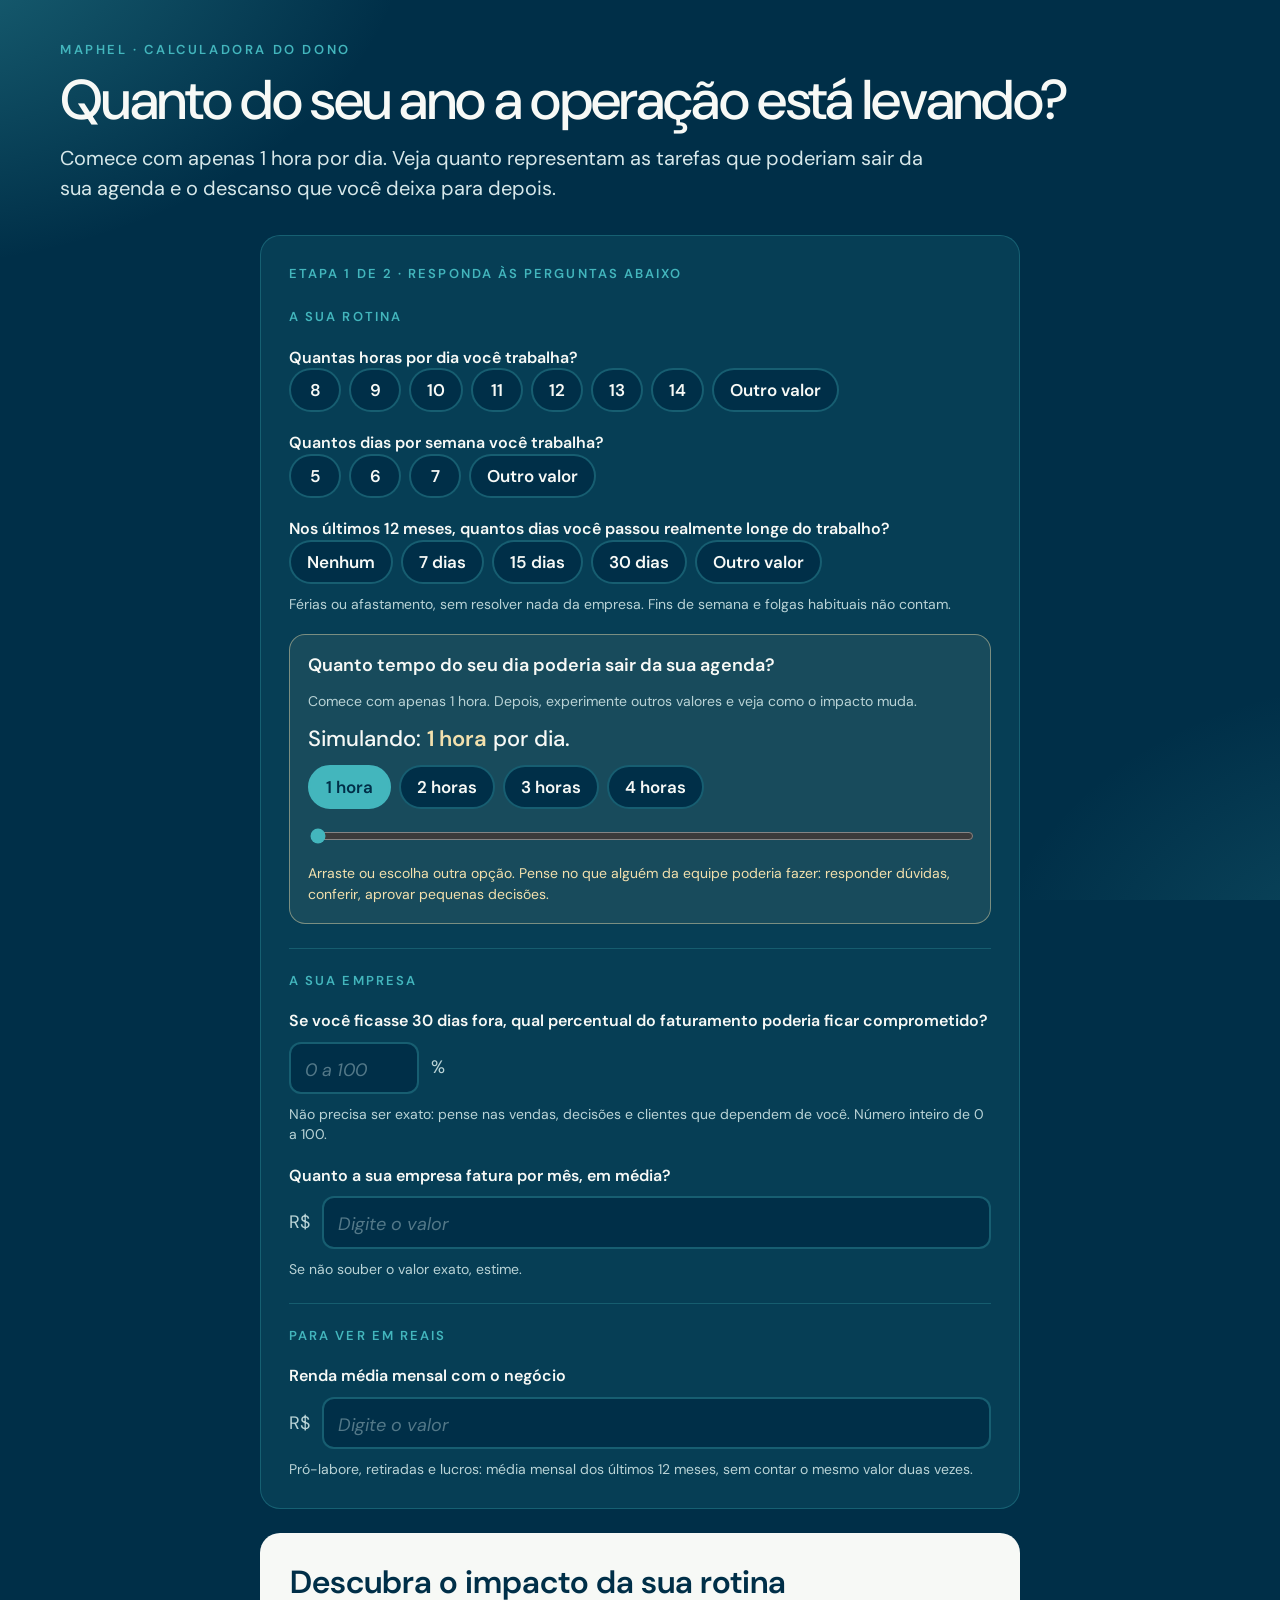
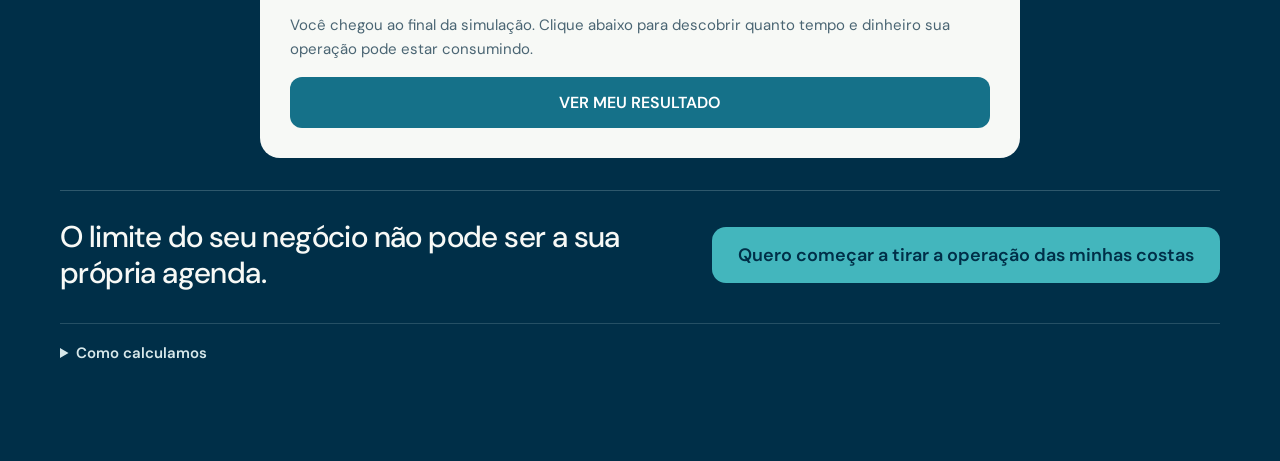
==== calculadora-do-dono/index.html @ 191964f0 "fix: liberar resultado após envio Netlify Forms sem depender do Sheets" ====
<!DOCTYPE html>
<html lang="pt-BR">
<head>
<meta charset="utf-8">
<meta name="viewport" content="width=device-width, initial-scale=1, viewport-fit=cover">
<title>Calculadora do Dono · MAPHEL</title>
<meta name="description" content="Uma conta com os seus números: quantos dias do seu ano vão para tarefas que poderiam sair da sua agenda e para o descanso que você não tirou, quanto isso vale e o quanto a empresa depende de você.">
<link rel="preconnect" href="https://fonts.googleapis.com">
<link rel="stylesheet" href="https://fonts.googleapis.com/css2?family=DM+Sans:opsz,wght@9..40,300..700&display=swap">
<style>
/* Calculadora avulsa (Agenda do Dono), v19 FINAL. Revisão C-level: agenda arredondada sozinha, total = agenda +
   descanso também nos detalhes e na tabela, linguagem neutra ("longe do trabalho"), valor e empresa em largura total. v18: "Seu tempo por ano" mostra só o impacto: total = quadro da agenda
   + quadro do descanso, comparado às férias de 30 dias. v17: "Seu tempo por ano" como equação visual (tarefas + descanso = total)
   em quadro único abaixo de agenda e descanso. v16: Quadro "Seu tempo por ano" em tabela (horas e dias que somam),
   novo subtítulo. v15: Base v13 com revisão C-level: comparação com férias CLT em
   horas (30 dias corridos = 171 h numa semana de 40 h), soma de dias no quadro da agenda e concordância revisada.
   v13: Descanso em dia com texto direto; tempo total comparado a um mês
   de férias de 30 dias. Base v12: Agenda em dias de trabalho e tempo total como soma explícita
   de tarefas + descanso não tirado. Base v11: Cartão de dias de trabalho, descanso comparado ao funcionário CLT,
   tempo total junto do valor e saída por equipe, IA e processos. Base v10: Simulação em destaque, percentual obrigatório para a empresa,
   tradução do tempo e bloco do que a conta não mede. Base v9: Quatro resultados em destaque; o resto vai para "Entenda os números".
   Base v8: Medidas separadas e com unidade própria: horas delegáveis por ano,
   dias de descanso abaixo da referência, horas semanais acima de 40 e faturamento exposto. Nada é somado
   entre unidades diferentes. IDV MAPHEL, sem logo e sem preço. */
:root {
  --noite: #002F48;
  --noite-2: #0C4C61;
  --petroleo: #157189;
  --turquesa: #43B6BD;
  --areia: #F2E0AD;
  --off: #F7F9F6;
  --cinza: #4A6573;
  --linha: #D2D4D3;
  --claro: #D7E8EA;
  --claro-mudo: #B9D3D6;
  --erro: #FFB4A8;
  --erro-escuro: #A33A2A;
  --ouro: #8A6A1F;
  --nota: #EEF3F2;
  --font: 'DM Sans', 'Helvetica Neue', Arial, sans-serif;
  color-scheme: dark;
}
* { box-sizing: border-box; }
[hidden] { display: none !important; }
html { -webkit-text-size-adjust: 100%; scroll-behavior: smooth; }
@media (prefers-reduced-motion: reduce) { html { scroll-behavior: auto; } }
body {
  margin: 0; min-height: 100vh; font-family: var(--font); color: var(--off); line-height: 1.5;
  background:
    radial-gradient(900px 600px at -10% -10%, rgba(67,182,189,.45), rgba(67,182,189,0) 60%),
    radial-gradient(700px 520px at 110% 110%, rgba(67,182,189,.22), rgba(67,182,189,0) 60%),
    var(--noite);
  background-attachment: fixed;
  padding-left: max(16px, env(safe-area-inset-left, 0px));
  padding-right: max(16px, env(safe-area-inset-right, 0px));
  padding-block: max(40px, env(safe-area-inset-top, 0px)) max(96px, env(safe-area-inset-bottom, 0px));
}
.wrap { max-width: 1160px; margin: 0 auto; display: flex; flex-direction: column; gap: 32px; }
.eyebrow { margin: 0; font-size: 13px; font-weight: 600; letter-spacing: .2em; text-transform: uppercase; color: var(--turquesa); }
h1 { margin: 10px 0 0; font-size: clamp(32px, 5vw, 56px); line-height: 1.06; font-weight: 500; letter-spacing: -.03em; text-wrap: balance; }
.sub { margin: 14px 0 0; font-size: clamp(17px, 2vw, 20px); color: var(--claro); max-width: 62ch; }
.grid { display: grid; grid-template-columns: minmax(0, 1fr) minmax(0, 1.15fr); gap: 24px; align-items: start; }
/* Antes da liberação, a calculadora vira uma sequência única, sem coluna vazia. */
.grid:has(#result.is-locked) { grid-template-columns: minmax(0, 1fr); max-width: 760px; width: 100%; margin-inline: auto; }
.grid:has(#result.is-locked) #calc { width: 100%; }
.grid:has(#result.is-locked) #result { width: 100%; }
.grid:has(#result.is-locked) #gate-intro { gap: 12px; }
.grid:has(#result.is-locked) #gate-intro button { margin-top: 4px; }

@media (max-width: 920px) { .grid { grid-template-columns: 1fr; } }
.panel { background: rgba(12,76,97,.55); border: 1px solid rgba(67,182,189,.28); border-radius: 20px; padding: 28px; display: flex; flex-direction: column; gap: 24px; min-width: 0; }
@media (max-width: 480px) { .panel, .result { padding: 22px 18px; } }
.group { display: flex; flex-direction: column; gap: 20px; }
.group + .group { border-top: 1px solid rgba(67,182,189,.25); padding-top: 22px; }
.group-t { margin: 0; font-size: 13px; font-weight: 600; letter-spacing: .16em; text-transform: uppercase; color: var(--turquesa); }
.field { display: flex; flex-direction: column; gap: 10px; min-width: 0; border: 0; margin: 0; padding: 0; }
.field label, .field legend { font-size: 16px; font-weight: 600; color: var(--off); line-height: 1.35; padding: 0; }
.field label.sm { font-size: 14px; font-weight: 500; color: var(--claro); }
.row { display: flex; align-items: center; gap: 12px; }
.unit { font-size: 18px; color: var(--claro-mudo); white-space: nowrap; }
.help { margin: 0; font-size: 14px; color: var(--claro-mudo); line-height: 1.45; }
.err { margin: 0; font-size: 14px; color: var(--erro); line-height: 1.4; }
.err:empty { display: none; }
.chips { display: flex; flex-wrap: wrap; gap: 8px; }
.chip { font: 600 17px var(--font); color: var(--off); background: var(--noite); border: 2px solid rgba(67,182,189,.35); border-radius: 999px; padding: 9px 16px; cursor: pointer; min-width: 52px; }
.chip:hover { border-color: var(--turquesa); }
.chip[aria-checked="true"], .chip[aria-pressed="true"] { background: var(--turquesa); border-color: var(--turquesa); color: var(--noite); }
.chip:focus-visible { outline: 3px solid var(--areia); outline-offset: 2px; }
.other { display: flex; flex-direction: column; gap: 6px; }
input.num {
  width: 100%; min-width: 0; background: var(--noite); color: var(--off);
  border: 2px solid rgba(67,182,189,.35); border-radius: 12px;
  font: 500 24px/1.1 var(--font); padding: 11px 14px; font-variant-numeric: tabular-nums;
}
input.num::placeholder { color: rgba(185,211,214,.45); font-weight: 400; font-size: 18px; font-style: italic; }
input.num:focus-visible { outline: 3px solid var(--turquesa); outline-offset: 1px; border-color: var(--turquesa); }
input.num[aria-invalid="true"] { border-color: var(--erro); }
input.num:disabled { opacity: .45; }
input.short { max-width: 130px; }
.sim-v { margin: 0; font-size: 17px; color: var(--claro); }
.sim-v b { color: var(--areia); font-weight: 600; }
input[type="range"] { width: 100%; min-width: 0; accent-color: var(--turquesa); height: 30px; }
input[type="range"]:focus-visible { outline: 3px solid var(--turquesa); outline-offset: 2px; }

.result { background: var(--off); color: var(--noite); border-radius: 20px; padding: 30px; display: flex; flex-direction: column; gap: 22px; min-width: 0; scroll-margin-top: 16px; }
.waiting { margin: 0; font-size: 18px; color: var(--cinza); }
.block { display: flex; flex-direction: column; gap: 8px; padding-top: 14px; border-top: 2px solid var(--turquesa); min-width: 0; }
.block.rest { border-top-color: var(--areia); }
.block.week { border-top-color: var(--petroleo); }
.block.sum { border-top: 1px dashed var(--claro-mudo); }
.block.money { border-top-color: var(--ouro); }
.block.biz { border-top-color: var(--noite); }
.k { font-size: 13px; font-weight: 600; letter-spacing: .1em; text-transform: uppercase; color: var(--petroleo); }
.block.money .k { color: var(--ouro); }
.block p { margin: 0; font-size: 16px; color: var(--cinza); line-height: 1.5; }
.block p b { color: var(--noite); font-weight: 600; }
.block p.head { font-size: clamp(25px, 3.6vw, 38px); line-height: 1.12; font-weight: 500; letter-spacing: -.025em; color: var(--noite); text-wrap: balance; }
.block p.head em { font-style: normal; color: var(--petroleo); }
.block.money p.head em { color: var(--ouro); }
.meter { position: relative; height: 14px; border-radius: 999px; background: #DCE6E6; overflow: hidden; }
.meter i { position: absolute; inset: 0 auto 0 0; border-radius: 999px; background: var(--turquesa); }
.meter.rest i { background: #E2C985; }
.meter .ref { position: absolute; top: -3px; bottom: -3px; width: 2px; background: var(--noite); }
.scale { display: flex; justify-content: space-between; font-size: 13px; color: var(--cinza); }
.unseen { background: var(--nota); border-left: 3px solid var(--petroleo); border-radius: 0 10px 10px 0; padding: 12px 14px; display: flex; flex-direction: column; gap: 4px; }
.unseen .t { font-size: 12px; font-weight: 600; letter-spacing: .1em; text-transform: uppercase; color: var(--petroleo); }
.unseen .c { font-size: 16px; color: var(--noite); font-weight: 500; line-height: 1.4; }
.unseen .q { font-size: 15px; color: var(--cinza); font-style: italic; line-height: 1.4; }
details.detail { border-top: 1px solid var(--linha); padding-top: 14px; font-size: 15px; color: var(--cinza); }
details.detail summary { cursor: pointer; font-weight: 600; color: var(--petroleo); }
details.detail summary:focus-visible { outline: 2px solid var(--petroleo); outline-offset: 3px; border-radius: 4px; }
.tbl-wrap { overflow-x: auto; margin-top: 10px; }
table { border-collapse: collapse; width: 100%; font-size: 14px; }
td { padding: 6px 4px; border-bottom: 1px solid #E3E9E8; vertical-align: top; }
td + td { text-align: right; white-space: nowrap; font-variant-numeric: tabular-nums; color: var(--noite); font-weight: 600; }
.close { background: var(--noite); color: var(--off); border-radius: 14px; padding: 20px 22px; display: flex; flex-direction: column; gap: 6px; }
.close strong { font-size: 19px; font-weight: 600; color: var(--areia); line-height: 1.35; }
.close span { font-size: 16px; color: var(--claro); line-height: 1.45; }
.note { margin: 0; font-size: 13px; color: var(--cinza); line-height: 1.5; }

.cta { display: flex; flex-wrap: wrap; align-items: center; justify-content: space-between; gap: 18px; border-top: 1px solid rgba(185,211,214,.25); padding-top: 28px; }
.cta p { margin: 0; font-size: clamp(22px, 3vw, 30px); line-height: 1.2; font-weight: 500; letter-spacing: -.02em; max-width: 30ch; }
.btn { display: inline-block; text-decoration: none; background: var(--turquesa); color: var(--noite); font: 600 18px var(--font); padding: 16px 26px; border-radius: 14px; }
.btn:hover { background: #5cc4ca; }
.btn:focus-visible { outline: 3px solid var(--off); outline-offset: 3px; }

details.how { border-top: 1px solid rgba(185,211,214,.2); padding-top: 18px; color: var(--claro-mudo); font-size: 15px; }
details.how summary { cursor: pointer; color: var(--claro); font-weight: 600; }
details.how summary:focus-visible { outline: 2px solid var(--turquesa); outline-offset: 3px; border-radius: 4px; }
details.how h3 { margin: 16px 0 6px; font-size: 15px; color: var(--claro); font-weight: 600; }
details.how ul { margin: 6px 0 0; padding-left: 18px; display: flex; flex-direction: column; gap: 6px; }
details.how code { font-family: inherit; color: var(--off); }

.sticky { position: fixed; left: 0; right: 0; bottom: 0; z-index: 10; background: var(--areia); color: var(--noite);
  padding: 12px max(16px, env(safe-area-inset-right, 0px)) calc(12px + env(safe-area-inset-bottom, 0px)) max(16px, env(safe-area-inset-left, 0px));
  display: flex; align-items: center; justify-content: space-between; gap: 12px; box-shadow: 0 -8px 24px rgba(0,0,0,.25); }
@media (min-width: 921px) { .sticky { display: none; } }
.sticky span { font-size: 16px; font-weight: 600; }
.sticky a { font: 600 15px var(--font); color: var(--noite); text-decoration: underline; white-space: nowrap; }
.sticky a:focus-visible { outline: 3px solid var(--noite); outline-offset: 2px; }

/* v9: quatro resultados em destaque */
.cards { display: grid; grid-template-columns: repeat(2, minmax(0, 1fr)); gap: 14px; }
@media (max-width: 600px) { .cards { grid-template-columns: 1fr; } }
.card { background: #fff; border: 1px solid #E3E9E8; border-top: 4px solid var(--turquesa); border-radius: 14px; padding: 16px 18px; display: flex; flex-direction: column; gap: 6px; min-width: 0; }
.card.rest { border-top-color: #E2C985; }
.card.money { border-top-color: var(--ouro); }
.card.biz { border-top-color: var(--noite); }
.card.money, .card.biz { grid-column: 1 / -1; }
.card.days { border-top-color: var(--petroleo); }
.card .tot { margin: 2px 0 0; padding: 10px 12px; border-radius: 10px; background: #F6EFDB; color: var(--noite); font-size: 15px; line-height: 1.4; display: flex; flex-direction: column; gap: 4px; }
.card .tot .tl { font-size: 12px; font-weight: 600; letter-spacing: .08em; text-transform: uppercase; color: var(--ouro); }
.card .tot .sum { font-size: 20px; font-weight: 600; color: var(--noite); }
.card .tot .sum em { font-style: normal; color: var(--ouro); }
.card .tot small { font-size: 13px; color: var(--cinza); }
.card.tempo { grid-column: 1 / -1; border-top-color: var(--ouro); padding: 0; overflow: hidden; }
.card.tempo .tot { margin: 0; border-radius: 0; padding: 16px 18px; gap: 8px; }
.card.tempo .led { font-size: 15px; }
.card.tempo .tot { gap: 14px; padding: 18px 20px; }
.eqn { display: grid; grid-template-columns: minmax(0, 1fr) auto minmax(0, 1fr) auto minmax(0, 1fr); gap: 10px; align-items: stretch; }
.eqn.one { grid-template-columns: minmax(0, 1fr); max-width: 320px; }
@media (max-width: 640px) { .eqn { grid-template-columns: minmax(0, 1fr); } .eqn .op { justify-self: center; line-height: 1; } }
.tile { background: #fff; border-radius: 12px; padding: 14px 16px; display: flex; flex-direction: column; gap: 4px; min-width: 0; }
.tile b { font-size: clamp(32px, 4vw, 42px); font-weight: 500; line-height: 1; letter-spacing: -.03em; color: var(--noite); font-variant-numeric: tabular-nums; }
.tile .u { font-size: 15px; font-weight: 600; color: var(--petroleo); }
.tile .d { font-size: 14px; color: var(--cinza); line-height: 1.35; }
.tile .h { margin-top: auto; padding-top: 6px; font-size: 13px; font-weight: 600; color: var(--ouro); }
.tile.total { background: var(--noite); }
.tile.total b { color: var(--areia); }
.tile.total .u { color: var(--areia); }
.tile.total .d { color: var(--claro); }
.tile.total .h { color: var(--areia); }
.eqn .op { align-self: center; font-size: 28px; font-weight: 600; color: var(--ouro); }
.fer { display: flex; align-items: center; gap: 14px; border-top: 1px solid rgba(138,106,31,.3); padding-top: 14px; }
.fer b { font-size: clamp(30px, 4vw, 40px); font-weight: 600; color: var(--ouro); white-space: nowrap; letter-spacing: -.02em; }
.fer span { font-size: 17px; color: var(--noite); line-height: 1.35; }
.fer span strong { color: var(--ouro); }
.impact { display: grid; grid-template-columns: auto minmax(0, 1fr); gap: 6px 22px; align-items: center; }
@media (max-width: 640px) { .impact { grid-template-columns: minmax(0, 1fr); } }
.impact .n { font-size: clamp(56px, 8vw, 84px); font-weight: 500; line-height: .95; letter-spacing: -.04em; color: var(--noite); font-variant-numeric: tabular-nums; }
.impact .n small { display: block; font-size: 17px; font-weight: 600; letter-spacing: 0; color: var(--ouro); margin-top: 6px; }
.impact .w { display: flex; flex-direction: column; gap: 8px; min-width: 0; }
.impact .w .eqline { font-size: 15px; color: var(--cinza); line-height: 1.4; }
.impact .w .eqline b { color: var(--noite); }
.impact .w .vs { font-size: clamp(19px, 2.4vw, 24px); font-weight: 500; color: var(--noite); line-height: 1.25; letter-spacing: -.01em; }
.impact .w .vs strong { color: var(--ouro); font-weight: 600; }
.led { width: 100%; border-collapse: collapse; font-size: 14px; color: var(--noite); font-variant-numeric: tabular-nums; }
.led th { font-size: 11px; font-weight: 600; letter-spacing: .06em; text-transform: uppercase; color: var(--ouro); text-align: right; padding: 0 0 4px 8px; white-space: nowrap; }
.led th:first-child { text-align: left; padding-left: 0; }
.led td { padding: 6px 0 6px 8px; border-top: 1px solid rgba(138,106,31,.2); text-align: right; white-space: nowrap; font-weight: 600; vertical-align: top; }
.led td:first-child { text-align: left; padding-left: 0; white-space: normal; font-weight: 400; line-height: 1.35; }
.led tr.t td { border-top: 2px solid var(--ouro); font-size: 17px; font-weight: 700; color: var(--noite); }
.led tr.t td:first-child { font-weight: 700; }
.card .tot .vac { font-size: 16px; color: var(--noite); line-height: 1.35; }
.card .tot .vac b { color: var(--ouro); }
.card .k { font-size: 12px; }
.card.money .k { color: var(--ouro); }
.card .big { margin: 0; font-size: clamp(30px, 3.4vw, 40px); line-height: 1.05; font-weight: 500; letter-spacing: -.03em; color: var(--noite); font-variant-numeric: tabular-nums; }
.card .big small { display: block; margin-top: 4px; font-size: 17px; line-height: 1.3; font-weight: 600; letter-spacing: 0; color: var(--petroleo); }
.card.money .big small { color: var(--ouro); }
.card p { margin: 0; font-size: 15px; color: var(--cinza); line-height: 1.45; }
.card p b { color: var(--noite); font-weight: 600; }
.card .tag { font-size: 13px; color: var(--cinza); border-top: 1px solid #EDF1F0; padding-top: 6px; margin-top: 2px; }
.strip { display: flex; flex-direction: column; gap: 8px; background: var(--nota); border-radius: 12px; padding: 14px 16px; }
.strip p { margin: 0; font-size: 16px; color: var(--cinza); }
.strip p b { color: var(--noite); font-size: 18px; }
.hint { margin: 0; font-size: 15px; color: var(--cinza); }
.unseen details { font-size: 14px; color: var(--cinza); }
.unseen summary { cursor: pointer; color: var(--petroleo); font-weight: 600; }
.unseen summary:focus-visible { outline: 2px solid var(--petroleo); outline-offset: 3px; border-radius: 4px; }
.unseen ul { margin: 6px 0 0; padding-left: 18px; display: flex; flex-direction: column; gap: 4px; }
details.detail .in { display: flex; flex-direction: column; gap: 10px; margin-top: 10px; }
details.detail .in p { margin: 0; font-size: 15px; color: var(--cinza); line-height: 1.5; }
details.detail .in p b { color: var(--noite); }

/* v10 */
.sim-box { background: rgba(242,224,173,.08); border: 1px solid rgba(242,224,173,.45); border-radius: 16px; padding: 18px; }
.sim-box legend { float: left; width: 100%; font-size: 18px; margin-bottom: 4px; }
.sim-box legend + * { clear: both; }
.sim-now { margin: 0; font-size: 22px; font-weight: 500; color: var(--off); }
.sim-now b { color: var(--areia); font-weight: 600; }
.chip:disabled { opacity: .35; cursor: not-allowed; }
.drag { margin: 0; font-size: 14px; color: var(--areia); }
.card .eq { margin: 2px 0 0; font-size: 22px; font-weight: 600; color: var(--petroleo); letter-spacing: -.01em; line-height: 1.2; }
.comp { margin: 4px 0 0; padding: 0; list-style: none; display: flex; flex-direction: column; gap: 3px; font-size: 15px; color: var(--cinza); }
.comp li { display: flex; justify-content: space-between; gap: 10px; border-bottom: 1px dotted #DDE5E4; padding-bottom: 3px; }
.comp li b { color: var(--noite); font-variant-numeric: tabular-nums; white-space: nowrap; }
.hint-biz { margin: 0; font-size: 15px; color: var(--cinza); }
.unmeasured { background: #E4F1F2; border: 1px solid rgba(67,182,189,.55); border-radius: 16px; padding: 20px; display: flex; flex-direction: column; gap: 12px; }
.unmeasured h3 { margin: 0; font-size: clamp(21px, 2.6vw, 26px); font-weight: 600; letter-spacing: -.02em; color: var(--noite); line-height: 1.2; }
.unmeasured .lead { margin: 0; font-size: 15px; color: var(--cinza); }
.u-grid { display: grid; grid-template-columns: 1fr; gap: 8px; }
.u-grid div { background: #fff; border-radius: 12px; padding: 12px 14px; display: flex; flex-direction: column; gap: 4px; min-width: 0; }
.u-grid b { font-size: 15px; color: var(--petroleo); letter-spacing: .02em; }
.u-grid span { font-size: 15px; color: var(--noite); line-height: 1.45; }
.unmeasured .ask { margin: 0; font-size: 18px; font-weight: 600; color: var(--noite); }
details.detail ol { margin: 10px 0 0; padding-left: 20px; display: flex; flex-direction: column; gap: 8px; font-size: 15px; color: var(--cinza); line-height: 1.5; }
details.detail ol b { color: var(--noite); }
details.sub { margin-top: 6px; }
details.sub summary { cursor: pointer; font-weight: 600; color: var(--petroleo); font-size: 14px; }

/* Captura de lead antes da liberação do resultado */
.result.is-locked > :not(#lead-gate):not(#gate-intro) { display: none !important; }
#gate-intro { display: flex; flex-direction: column; align-items: flex-start; gap: 18px; }
#gate-intro h2 { margin: 0; font-size: clamp(24px,3vw,32px); line-height: 1.2; font-weight: 600; }
#gate-intro p { margin: 0; color: var(--cinza); font-size: 15px; line-height: 1.6; }
#gate-intro button { border: 0; cursor: pointer; background: var(--petroleo); color: white; border-radius: 12px; padding: 15px 20px; font: 600 16px var(--font); width: 100%; }
#gate-intro button:hover { filter: brightness(1.12); }
#gate-intro .lead-error { color: #a62c28; }
#lead-gate[hidden], #gate-intro[hidden] { display: none !important; }
.result:not(.is-locked) #gate-intro { display: none !important; }
#lead-gate { display: flex; flex-direction: column; gap: 16px; }
.result:not(.is-locked) #lead-gate { display: none; }
#lead-gate h2 { margin: 0; font-size: clamp(24px,3vw,32px); line-height: 1.2; font-weight: 600; }
#lead-gate p { margin: 0; color: var(--cinza); font-size: 15px; }
#lead-gate label { display: flex; flex-direction: column; gap: 6px; font-size: 14px; font-weight: 600; }
#lead-gate input:not([type="hidden"]) { width: 100%; border: 1px solid var(--linha); border-radius: 10px; padding: 13px 14px; font: 500 16px var(--font); color: var(--noite); background: #fff; }
#lead-gate input:focus-visible { outline: 2px solid var(--petroleo); outline-offset: 2px; }
#lead-gate button { border: 0; cursor: pointer; background: var(--petroleo); color: white; border-radius: 12px; padding: 15px 20px; font: 600 16px var(--font); }
#lead-gate button:disabled { opacity: .6; cursor: wait; }
#lead-gate .lead-error { color: var(--erro-escuro); font-weight: 600; }
#lead-gate .privacy { font-size: 12px; }

</style>
<!-- Meta Pixel Code -->
<script>
!function(f,b,e,v,n,t,s)
{if(f.fbq)return;n=f.fbq=function(){n.callMethod?
n.callMethod.apply(n,arguments):n.queue.push(arguments)};
if(!f._fbq)f._fbq=n;n.push=n;n.loaded=!0;n.version='2.0';
n.queue=[];t=b.createElement(e);t.async=!0;
t.src=v;s=b.getElementsByTagName(e)[0];
s.parentNode.insertBefore(t,s)}(window, document,'script',
'https://connect.facebook.net/en_US/fbevents.js');
fbq('init', '934694599048373');
fbq('track', 'PageView');
</script>
<noscript><img height="1" width="1" style="display:none"
src="https://www.facebook.com/tr?id=934694599048373&ev=PageView&noscript=1"
/></noscript>
<!-- End Meta Pixel Code -->
</head>
<body>
<main class="wrap">
  <header>
    <p class="eyebrow">MAPHEL · Calculadora do dono</p>
    <h1>Quanto do seu ano a operação está levando?</h1>
    <p class="sub">Comece com apenas 1 hora por dia. Veja quanto representam as tarefas que poderiam sair da sua agenda e o descanso que você deixa para depois.</p>
  </header>

  <section class="grid" aria-label="Simulação">
    <form class="panel" id="calc" autocomplete="off" novalidate>
      <p class="group-t" style="margin:0">ETAPA 1 DE 2 · RESPONDA ÀS PERGUNTAS ABAIXO</p>
      <div class="group">
        <p class="group-t">A sua rotina</p>

        <fieldset class="field">
          <legend id="J-l">Quantas horas por dia você trabalha?</legend>
          <div class="chips" role="radiogroup" aria-labelledby="J-l" data-name="J">
            <button type="button" class="chip" role="radio" aria-checked="false" data-v="8">8</button>
            <button type="button" class="chip" role="radio" aria-checked="false" data-v="9">9</button>
            <button type="button" class="chip" role="radio" aria-checked="false" data-v="10">10</button>
            <button type="button" class="chip" role="radio" aria-checked="false" data-v="11">11</button>
            <button type="button" class="chip" role="radio" aria-checked="false" data-v="12">12</button>
            <button type="button" class="chip" role="radio" aria-checked="false" data-v="13">13</button>
            <button type="button" class="chip" role="radio" aria-checked="false" data-v="14">14</button>
            <button type="button" class="chip" role="radio" aria-checked="false" data-v="o">Outro valor</button>
          </div>
          <div class="other" id="J-ow" hidden>
            <label class="sm" for="J-o">Horas por dia (de 1 a 24)</label>
            <div class="row"><input class="num short" type="text" id="J-o" inputmode="decimal" placeholder="ex.: 14" aria-describedby="J-o-err"><span class="unit">h</span></div>
            <p class="err" id="J-o-err" role="alert"></p>
          </div>
        </fieldset>

        <fieldset class="field">
          <legend id="DS-l">Quantos dias por semana você trabalha?</legend>
          <div class="chips" role="radiogroup" aria-labelledby="DS-l" data-name="DS">
            <button type="button" class="chip" role="radio" aria-checked="false" data-v="5">5</button>
            <button type="button" class="chip" role="radio" aria-checked="false" data-v="6">6</button>
            <button type="button" class="chip" role="radio" aria-checked="false" data-v="7">7</button>
            <button type="button" class="chip" role="radio" aria-checked="false" data-v="o">Outro valor</button>
          </div>
          <div class="other" id="DS-ow" hidden>
            <label class="sm" for="DS-o">Dias por semana (de 1 a 7)</label>
            <div class="row"><input class="num short" type="text" id="DS-o" inputmode="numeric" placeholder="ex.: 4" aria-describedby="DS-o-err"><span class="unit">dias</span></div>
            <p class="err" id="DS-o-err" role="alert"></p>
          </div>
        </fieldset>

        <fieldset class="field">
          <legend id="F-l">Nos últimos 12 meses, quantos dias você passou realmente longe do trabalho?</legend>
          <div class="chips" role="radiogroup" aria-labelledby="F-l" data-name="F">
            <button type="button" class="chip" role="radio" aria-checked="false" data-v="0">Nenhum</button>
            <button type="button" class="chip" role="radio" aria-checked="false" data-v="7">7 dias</button>
            <button type="button" class="chip" role="radio" aria-checked="false" data-v="15">15 dias</button>
            <button type="button" class="chip" role="radio" aria-checked="false" data-v="30">30 dias</button>
            <button type="button" class="chip" role="radio" aria-checked="false" data-v="o">Outro valor</button>
          </div>
          <div class="other" id="F-ow" hidden>
            <label class="sm" for="F-o">Dias corridos longe do trabalho (de 0 a 365)</label>
            <div class="row"><input class="num short" type="text" id="F-o" inputmode="numeric" placeholder="ex.: 20" aria-describedby="F-o-err"><span class="unit">dias</span></div>
            <p class="err" id="F-o-err" role="alert"></p>
          </div>
          <p class="help">Férias ou afastamento, sem resolver nada da empresa. Fins de semana e folgas habituais não contam.</p>
        </fieldset>

        <fieldset class="field sim-box">
          <legend id="sim-l">Quanto tempo do seu dia poderia sair da sua agenda?</legend>
          <p class="help">Comece com apenas 1 hora. Depois, experimente outros valores e veja como o impacto muda.</p>
          <p class="sim-now" aria-live="polite">Simulando: <b id="sim-txt">1 hora</b> por dia.</p>
          <div class="chips" id="sim-chips" role="group" aria-label="Escolhas rápidas de horas por dia">
            <button type="button" class="chip" data-h="1" aria-pressed="true">1 hora</button>
            <button type="button" class="chip" data-h="2" aria-pressed="false">2 horas</button>
            <button type="button" class="chip" data-h="3" aria-pressed="false">3 horas</button>
            <button type="button" class="chip" data-h="4" aria-pressed="false">4 horas</button>
          </div>
          <input type="range" id="sim" min="1" max="12" step="0.5" value="1" aria-labelledby="sim-l" aria-valuetext="1 hora por dia" aria-describedby="sim-drag sim-err">
          <p class="drag" id="sim-drag">Arraste ou escolha outra opção. Pense no que alguém da equipe poderia fazer: responder dúvidas, conferir, aprovar pequenas decisões.</p>
          <p class="err" id="sim-err" role="alert"></p>
        </fieldset>
      </div>

      <div class="group">
        <p class="group-t">A sua empresa</p>
        <div class="field">
          <label for="pct">Se você ficasse 30 dias fora, qual percentual do faturamento poderia ficar comprometido?</label>
          <div class="row"><input class="num short" type="text" id="pct" inputmode="numeric" placeholder="0 a 100" aria-describedby="pct-help pct-err"><span class="unit">%</span></div>
          <p class="help" id="pct-help">Não precisa ser exato: pense nas vendas, decisões e clientes que dependem de você. Número inteiro de 0 a 100.</p>
          <p class="err" id="pct-err" role="alert"></p>
        </div>
        <div class="field">
          <label for="fat">Quanto a sua empresa fatura por mês, em média?</label>
          <div class="row"><span class="unit">R$</span><input class="num" type="text" id="fat" inputmode="decimal" placeholder="Digite o valor" aria-describedby="fat-help fat-err"></div>
          <p class="help" id="fat-help">Se não souber o valor exato, estime.</p>
          <p class="err" id="fat-err" role="alert"></p>
        </div>
      </div>

      <div class="group">
        <p class="group-t">Para ver em reais</p>
        <div class="field">
          <label for="renda">Renda média mensal com o negócio</label>
          <div class="row"><span class="unit">R$</span><input class="num" type="text" id="renda" inputmode="decimal" placeholder="Digite o valor" aria-describedby="renda-help renda-err"></div>
          <p class="help" id="renda-help">Pró-labore, retiradas e lucros: média mensal dos últimos 12 meses, sem contar o mesmo valor duas vezes.</p>
          <p class="err" id="renda-err" role="alert"></p>
        </div>
      </div>
    </form>

    <div class="result is-locked" id="result" aria-live="polite">
      <div id="gate-intro">
        <h2>Descubra o impacto da sua rotina</h2>
        <p>Você chegou ao final da simulação. Clique abaixo para descobrir quanto tempo e dinheiro sua operação pode estar consumindo.</p>
        <button type="button" id="gate-reveal">VER MEU RESULTADO</button>
        <p class="lead-error" id="gate-intro-error" role="alert" hidden></p>
      </div>
      <form id="lead-gate" hidden name="calculadora-dono-maphel" method="POST" data-netlify="true" netlify-honeypot="bot-field" autocomplete="on" novalidate>
        <h2>Seu resultado está quase pronto</h2>
        <p>Preencha seus dados para liberar a análise da sua rotina e da sua empresa.</p>
        <input type="hidden" name="form-name" value="calculadora-dono-maphel">
        <div hidden aria-hidden="true"><label>Não preencha <input name="bot-field" tabindex="-1" autocomplete="off"></label></div>
        <label>Nome completo <input type="text" name="nome" autocomplete="name" required maxlength="120"></label>
        <label>WhatsApp com DDD <input type="tel" name="whatsapp" autocomplete="tel" inputmode="tel" placeholder="(11) 99999-9999" required minlength="10" maxlength="20"></label>
        <label>E-mail <input type="email" name="email" autocomplete="email" required maxlength="200"></label>
        <input type="hidden" name="horas_dia">
        <input type="hidden" name="dias_semana">
        <input type="hidden" name="dias_descanso">
        <input type="hidden" name="horas_delegaveis_dia">
        <input type="hidden" name="percentual_faturamento">
        <input type="hidden" name="faturamento_mensal">
        <input type="hidden" name="renda_mensal">
        <input type="hidden" name="utm_source">
        <input type="hidden" name="utm_medium">
        <input type="hidden" name="utm_campaign">
        <input type="hidden" name="utm_content">
        <input type="hidden" name="utm_term">
        <button type="submit" id="lead-submit">LIBERAR MEU RESULTADO</button>
        <p class="lead-error" id="lead-error" role="alert" hidden></p>
        <p class="privacy">Ao enviar, você autoriza o uso dos seus dados pela MAPHEL para contato sobre seus serviços, conforme a política de privacidade aplicável.</p>
      </form>
      <p class="waiting" id="waiting">Responda às perguntas e veja aqui quanto do seu ano a operação leva.</p>

      <div class="cards" id="cards">
        <div class="card" id="c-agenda" hidden>
          <span class="k">Sua agenda</span>
          <p class="big" id="ag-big"></p>
          <p id="ag-a"></p>
          
        </div>
        <div class="card rest" id="c-rest" hidden>
          <span class="k">Seu descanso</span>
          <p class="big" id="re-big"></p>
          <p id="re-a"></p>
        </div>
        <div class="card tempo" id="c-tempo" hidden><div class="tot" id="ag-tot"></div></div>
        <div class="card money" id="c-money" hidden>
          <span class="k">Quanto vale esse tempo</span>
          <p class="big" id="mo-big"></p>
          <p>Calculado em horas: as tarefas mais as horas que a sua rotina ocupa nos dias de descanso que faltaram.</p>
          <ul class="comp"><li>Tarefas delegáveis: <b id="mo-t"></b></li><li>Descanso não tirado: <b id="mo-d"></b></li></ul>
          <p class="tag">Base: a sua renda numa semana de 40 horas. É referência, não perda de caixa.</p>
        </div>
        <div class="card biz" id="c-biz" hidden>
          <span class="k">Sua empresa</span>
          <p class="big" id="bz-big"></p>
          <p id="bz-a"></p>
          <p class="tag">Estimativa sua. Exposição não é perda certa e não se soma ao valor do seu tempo.</p>
        </div>
      </div>

      <p class="hint" id="hint" hidden></p>
      <p class="hint-biz" id="hint-biz" hidden></p>

      <div class="strip" id="strip" hidden>
        <p id="wk-a"></p>
        <div class="meter" aria-hidden="true"><i id="week-bar"></i><span class="ref" id="week-ref"></span></div>
        <div class="scale" aria-hidden="true"><span>0</span><span id="week-scale">40 h</span></div>
      </div>

      <section class="unmeasured" id="unseen" hidden aria-labelledby="un-t">
        <h3 id="un-t">E o que essa conta não consegue medir?</h3>
        <div class="u-grid">
          <div><b>Na família</b><span>Tempo com quem você ama; para quem tem filhos, vê-los crescer sem o celular do trabalho na mão.</span></div>
          <div><b>Em você</b><span>Descanso adiado e dificuldade de se desconectar.</span></div>
          <div><b>No negócio</b><span>Equipe esperando suas decisões e projetos de crescimento que ficam para depois.</span></div>
        </div>
        <p class="ask">Qual desses já faz parte da sua rotina?</p>
      </section>

      <details class="detail" id="b-detail" hidden>
        <summary>Veja como chegamos ao seu resultado</summary>
        <ol>
          <li id="dt-task"></li>
          <li id="dt-rest"></li>
          <li id="dt-money"></li>
          <li id="dt-biz"></li>
        </ol>
        <div class="in">
          <p id="dt-total"></p>
          <p id="dt-five"></p>
        </div>
        <details class="sub">
          <summary>Valores detalhados</summary>
          <div class="tbl-wrap"><table><tbody id="detail-rows"></tbody></table></div>
        </details>
      </details>

      <div id="b-end" hidden style="display:flex;flex-direction:column;gap:14px">
        <div class="close">
          <strong>Liberar sua agenda pode começar com a equipe que você já tem.</strong>
          <span>Algumas tarefas vão para a equipe; outras, para a IA ou para processos mais bem definidos, com critérios para decidir sem depender de você a cada passo.</span>
        </div>
        <p class="note">Resultados aproximados, feitos com as suas respostas. Os valores em reais são referência, não perda de caixa nem economia garantida.</p>
      </div>
    </div>
  </section>

  <section class="cta">
    <p>O limite do seu negócio não pode ser a sua própria agenda.</p>
    <a class="btn" id="cta" href="https://maphel.com.br/formulario" target="_blank" rel="noopener">Quero começar a tirar a operação das minhas costas</a>
  </section>

  <details class="how">
    <summary>Como calculamos</summary>
    <h3>Em poucas palavras</h3>
    <ul>
      <li>Os resultados são aproximados e usam só as suas respostas. As contas completas ficam em "Veja como chegamos ao seu resultado". Nos valores em reais, as duas parcelas são arredondadas para somar o total exibido.</li>
      <li>A hora simulada é uma hipótese sua, não uma medição. Nem toda tarefa pode ser delegada, e passar uma tarefa para a equipe depende de capacidade, preparo e acompanhamento.</li>
      <li>Referência de férias: a duração legal das férias depende das condições aplicáveis a cada contrato. Pela CLT, quem completa 1 ano de trabalho tem direito, em regra, a 30 dias corridos de férias (o número pode ser menor em caso de faltas, e as férias podem ser divididas). A calculadora usa esses 30 dias como comparação e não verifica a situação de cada empregado.</li>
      <li>As horas estimadas nos dias de descanso que faltaram (na sua rotina semanal habitual) são usadas apenas no valor em reais. As tarefas delegáveis não são contadas de novo nessas semanas.</li>
      <li>As horas acima de 40 por semana aparecem à parte e não entram em nenhuma soma, porque podem incluir as mesmas horas das outras contas.</li>
      <li>A hora de referência distribui a sua renda anual por 40 horas semanais e 30 dias de descanso por ano. Ela não é perda de caixa, produtividade medida nem economia garantida.</li>
      <li>O faturamento exposto é uma estimativa sua para uma ausência de 30 dias. Ele não é somado ao valor do tempo.</li>
      <li>Com 364 dias ou mais longe do trabalho, o modelo de 52 semanas considera um ano sem semanas de trabalho: o tempo e o valor em reais não são calculados, nada é dividido por zero e a faixa da jornada semanal não aparece. A parte da empresa continua sendo calculada.</li>
      <li>Renda zero é aceita: o tempo continua calculado e o valor em reais fica em R$ 0,00.</li>
      <li>Os 5 anos repetem o mesmo cenário, sem reajustes e sem promessa de recuperação.</li>
      <li>Seu tempo por ano soma duas medidas: os dias de trabalho de 8 horas das tarefas e os dias corridos de descanso que faltaram para chegar aos 30. O total é comparado aos 30 dias de férias de um funcionário CLT (total ÷ 30 = meses de férias). É uma comparação de impacto, não uma contagem de calendário.</li>
      <li>O percentual da empresa é obrigatório para calcular o resultado empresarial. Zero é aceito quando é a sua estimativa; campo vazio não vira zero.</li>
    </ul>
    <h3>As contas</h3>
    <ul>
      <li><code>semanas trabalhadas = máximo(0; 52 − dias longe do trabalho ÷ 7)</code> (364 ou 365 dias = 0 semanas)</li>
      <li><code>dias de descanso faltantes = máximo(0; 30 − dias longe do trabalho)</code>; <code>semanas de descanso faltantes = dias faltantes ÷ 7</code></li>
      <li><code>semanas de operação = semanas trabalhadas − semanas de descanso faltantes</code></li>
      <li><code>horas delegáveis = horas simuladas por dia × dias trabalhados por semana × semanas de operação</code></li>
      <li><code>horas trabalhadas no descanso = semanas de descanso faltantes × dias trabalhados por semana × horas por dia</code></li>
      <li><code>jornada semanal = horas por dia × dias por semana</code>; <code>acima da referência = máximo(0; jornada semanal − 40)</code></li>
      <li><code>hora de referência = renda média mensal × 12 ÷ [40 × (52 − 30 ÷ 7)]</code></li>
      <li><code>valor das tarefas = horas delegáveis × hora de referência</code>; <code>valor do descanso = horas trabalhadas no descanso × hora de referência</code></li>
      <li><code>hora na rotina atual = renda média mensal × 12 ÷ (horas por dia × dias por semana × semanas trabalhadas)</code></li>
      <li><code>dias de trabalho em tarefas = horas delegáveis ÷ 8</code> (arredondado); <code>dias do seu ano = dias de trabalho em tarefas + dias de descanso faltantes</code></li>
      <li><code>meses de férias = dias do seu ano ÷ 30</code></li>
      <li><code>faturamento exposto = faturamento mensal × percentual ÷ 100</code></li>
    </ul>
  </details>
</main>

<div class="sticky" id="sticky" hidden><span id="sticky-t"></span><a href="#result">Ver resultado</a></div>

<script>
(function () {
  'use strict';
  var $ = function (id) { return document.getElementById(id); };
  var N0 = new Intl.NumberFormat('pt-BR', { maximumFractionDigits: 0 });
  var N1 = new Intl.NumberFormat('pt-BR', { maximumFractionDigits: 1 });
  var BRL0 = new Intl.NumberFormat('pt-BR', { style: 'currency', currency: 'BRL', maximumFractionDigits: 0 });
  var BRL2 = new Intl.NumberFormat('pt-BR', { style: 'currency', currency: 'BRL', minimumFractionDigits: 2, maximumFractionDigits: 2 });
  var DEC2 = new Intl.NumberFormat('pt-BR', { minimumFractionDigits: 2, maximumFractionDigits: 2 });
  var REF_DESC = 30, REF_SEM = 40;
  var SEM_REF = 52 - REF_DESC / 7;           /* semanas de trabalho na referência */

  var sel = { J: null, DS: null, F: null };  /* número do botão ou 'o' (outro valor) */
  var OTHER = {
    J:  { id: 'J-o',  min: 1, max: 24,  dec: true,  msg: 'Informe as horas por dia, de 1 a 24 (ex.: 14 ou 10,5).' },
    DS: { id: 'DS-o', min: 1, max: 7,   dec: false, msg: 'Informe um número inteiro de dias, de 1 a 7.' },
    F:  { id: 'F-o',  min: 0, max: 365, dec: false, msg: 'Informe um número inteiro de dias, de 0 a 365.' }
  };
  var D = 1;
  var MES_REF = 40 * 52 / 12;               /* horas num mês de trabalho de referência */
  var touched = {}, focused = null, resultInView = false;

  /* ---------- leitura de dinheiro (padrão brasileiro, tolerante a formatos comuns) ---------- */
  function parseMoney(raw, max, negMsg) {
    var s = String(raw == null ? '' : raw).replace(/ /g, ' ').trim();
    if (s === '') return { empty: true };
    s = s.replace(/^R\$\s*/i, '');
    var neg = false;
    if (/^[-−]/.test(s)) { neg = true; s = s.slice(1).trim(); }
    var n = null;
    if (/^\d{1,3}(\.\d{3})+(,\d{0,2})?$/.test(s)) n = s.replace(/\./g, '').replace(',', '.');
    else if (/^\d+(,\d{0,2})?$/.test(s)) n = s.replace(',', '.');
    else if (/^\d{1,3}( \d{3})+(,\d{0,2})?$/.test(s)) n = s.replace(/ /g, '').replace(',', '.');
    else if (/^\d+\.\d{1,2}$/.test(s)) n = s;
    else if (/^\d{1,3}(\.\d{3})+\.\d{2}$/.test(s)) n = s.replace(/\.(\d{2})$/, ',$1').replace(/\./g, '').replace(',', '.');
    if (n === null) {
      if (/^(\d{1,3}(\.\d{3})+|\d+),\d{3,}$/.test(s)) return { error: 'Use no máximo duas casas decimais (ex.: 10.000,50).' };
      return { error: 'Use apenas números, por exemplo 10.000,00.' };
    }
    if (n.charAt(n.length - 1) === '.') n = n.slice(0, -1);
    var v = Number(n);
    if (!isFinite(v)) return { error: 'Use apenas números, por exemplo 10.000,00.' };
    if (neg) return { error: negMsg };
    if (v > max) return { error: 'Esta simulação aceita até ' + BRL0.format(max) + ' por mês.' };
    return { value: v };
  }
  function setErr(id, msg) {
    var el = $(id), e = $(id + '-err');
    e.textContent = msg || '';
    if (msg) el.setAttribute('aria-invalid', 'true'); else el.removeAttribute('aria-invalid');
  }
  function showErr(id, msg) { setErr(id, (touched[id] && focused !== id) ? msg : ''); }

  /* ---------- textos ---------- */
  function fmtHoras(h) {
    var mi = Math.round(h * 60), hi = Math.floor(mi / 60), m = mi % 60;   /* nunca "60 minutos" */
    var mt = m + (m === 1 ? ' minuto' : ' minutos');
    if (hi === 0) return mt;
    var t = hi + (hi === 1 ? ' hora' : ' horas');
    return m ? t + ' e ' + mt : t;
  }
  function horas(n) { var r = Math.round(n); return N0.format(r) + (r === 1 ? ' hora' : ' horas'); }
  function dias(n) { return N0.format(n) + (n === 1 ? ' dia' : ' dias'); }
  function jornadas(h) { var j = h / 8; return (j < 10 ? N1.format(Math.round(j * 10) / 10) : N0.format(Math.round(j))) + (Math.round(j * 10) / 10 === 1 ? ' jornada' : ' jornadas') + ' de 8 horas'; }

  /* ---------- botões de escolha ---------- */
  Array.prototype.forEach.call(document.querySelectorAll('.chips[data-name]'), function (group) {
    var name = group.getAttribute('data-name');
    var chips = Array.prototype.slice.call(group.querySelectorAll('.chip'));
    chips.forEach(function (c, i) {
      c.tabIndex = i === 0 ? 0 : -1;
      c.addEventListener('click', function () { pick(c, true); });
      c.addEventListener('keydown', function (e) {
        var k = e.key, idx = chips.indexOf(c), nx = null;
        if (k === 'ArrowRight' || k === 'ArrowDown') nx = chips[(idx + 1) % chips.length];
        else if (k === 'ArrowLeft' || k === 'ArrowUp') nx = chips[(idx - 1 + chips.length) % chips.length];
        if (nx) { e.preventDefault(); nx.focus(); pick(nx, false); }
      });
    });
    function pick(c, fromClick) {
      chips.forEach(function (o) { o.setAttribute('aria-checked', o === c ? 'true' : 'false'); o.tabIndex = o === c ? 0 : -1; });
      var v = c.getAttribute('data-v');
      sel[name] = v === 'o' ? 'o' : Number(v);
      $(name + '-ow').hidden = v !== 'o';
      if (v === 'o' && fromClick) $(OTHER[name].id).focus();
      calc();
    }
  });

  function readChoice(name) {
    var s = sel[name];
    if (s === null) return { empty: true };
    if (s !== 'o') return { value: s };
    var f = OTHER[name], raw = $(f.id).value.trim();
    if (raw === '') { setErr(f.id, ''); return { empty: true }; }
    var re = f.dec ? /^\d{1,2}(,\d{1,2})?$/ : /^\d{1,3}$/;
    var v = re.test(raw) ? Number(raw.replace(',', '.')) : NaN;
    if (!isFinite(v) || v < f.min || v > f.max) { showErr(f.id, f.msg); return { error: true }; }
    setErr(f.id, ''); return { value: v };
  }

  /* percentual: valida sem alterar o que foi digitado */
  function readPct() {
    var ps = String($('pct').value).trim();
    if (ps === '') { setErr('pct', ''); return { empty: true }; }
    if (!/^\d{1,3}$/.test(ps) || Number(ps) > 100) { showErr('pct', 'Informe um número inteiro de 0 a 100, sem vírgula, sinal ou letras.'); return { error: true }; }
    setErr('pct', ''); return { value: Number(ps) };
  }
  function readMoney(id, max, negMsg) {
    var r = parseMoney($(id).value, max, negMsg);
    if (r.empty) { setErr(id, ''); return { empty: true }; }
    if (r.error) { showErr(id, r.error); return { error: true }; }
    setErr(id, ''); return { value: r.value };
  }

  function row(label, value) { return '<tr><td>' + label + '</td><td>' + value + '</td></tr>'; }
  var FER_H = 30 / 7 * 40;                   /* 30 dias corridos de férias numa semana de 40 h ≈ 171,43 h ≈ 21 dias úteis */
  function nDias(n) { return N0.format(n) + (n === 1 ? ' dia' : ' dias'); }
  /* dias de trabalho de 8 h; positivo pequeno não vira zero */
  function dTrab(h) { var n = Math.round(h / 8); return (h > 0 && n === 0) ? 'menos de 1 dia' : nDias(n); }
  function horasAprox(h) {
    if (h < 1) { var m = Math.round(h * 60); return m < 1 ? 'menos de 1 minuto' : m + (m === 1 ? ' minuto' : ' minutos'); }
    var t = N0.format(Math.round(h)); return t + (t === '1' ? ' hora' : ' horas');
  }
  /* compara o tempo total com as férias de um funcionário CLT, em horas */
  function ferias(h) {
    if (h <= 0) return '';
    var r = h / FER_H;
    if (r < 1) {
      var d = Math.round(h / 8);
      return 'É como trabalhar <b>' + (d < 1 ? 'menos de 1' : N0.format(d)) + ' dos cerca de 21 dias úteis</b> das férias de um funcionário CLT, todo ano.';
    }
    var k = Math.floor(r), fr = r - k;
    var fe = function (n) { return n === 1 ? 'as férias inteiras' : N0.format(n) + ' férias inteiras'; };
    var q = fr >= 0.8 ? 'quase ' + fe(k + 1) : (fr >= 0.1 ? (k === 1 ? 'mais do que as férias inteiras' : 'mais de ' + fe(k)) : fe(k));
    return 'É como trabalhar durante <b>' + q + '</b> de um funcionário CLT, todo ano.';
  }
  function reais(v, R) { if (R === 0) return BRL2.format(0); if (v > 0 && v < 1) return 'menos de R$ 1'; return BRL0.format(v); }
  function big(n, unit) { return n + (unit ? ' <small>' + unit + '</small>' : ''); }
  /* arredonda as parcelas para o real e faz a soma bater com o total exibido (maior resto) */
  function splitReais(a, b) {
    var t = Math.round(a + b), ia = Math.floor(a), ib = Math.floor(b), rest = t - ia - ib, fa = a - ia, fb = b - ib;
    while (rest > 0) { if (fa >= fb) { ia++; fa = -1; } else { ib++; fb = -1; } rest--; }
    return { t: t, a: ia, b: ib };
  }
  function syncSim(J) {
    $('sim-txt').textContent = fmtHoras(D);
    $('sim').value = String(D);
    $('sim').setAttribute('aria-valuetext', fmtHoras(D) + ' por dia');
    Array.prototype.forEach.call(document.querySelectorAll('#sim-chips .chip'), function (c) {
      var h = Number(c.getAttribute('data-h'));
      c.setAttribute('aria-pressed', h === D ? 'true' : 'false');
      c.disabled = J !== undefined && h > J;
    });
  }

  function calc() {
    var out = { D: D };
    window.__calc = out;
    ['c-tempo', 'c-agenda', 'c-rest', 'c-money', 'c-biz', 'hint', 'hint-biz', 'strip', 'unseen', 'b-detail', 'b-end'].forEach(function (id) { $(id).hidden = true; });
    ['ag-big', 'ag-a', 'ag-tot', 're-big', 're-a', 'mo-big', 'mo-t', 'mo-d', 'bz-big', 'bz-a', 'wk-a',
     'dt-task', 'dt-rest', 'dt-money', 'dt-biz', 'dt-total', 'dt-five', 'detail-rows', 'sticky-t'].forEach(function (id) { $(id).innerHTML = ''; });
    var rows = '';

    var j = readChoice('J'), ds = readChoice('DS'), f = readChoice('F');
    if (j.value !== undefined) $('sim').max = String(Math.max(1, Math.floor(Math.max(j.value, D) * 2) / 2));
    syncSim(j.value);
    var personal = !!(j.value !== undefined && ds.value !== undefined && f.value !== undefined);
    if (j.value !== undefined && D > j.value) {
      $('sim-err').textContent = 'A simulação (' + fmtHoras(D) + ' por dia) é maior que as horas que você trabalha por dia (' + fmtHoras(j.value) + '). Reduza a simulação ou ajuste as horas por dia; até lá, os resultados pessoais ficam suspensos.';
      personal = false;
    } else $('sim-err').textContent = '';

    var r = readMoney('renda', 1000000, 'A renda não pode ser negativa.');
    $('dt-task').textContent = 'Tarefas: responda às perguntas da sua rotina para ver esta conta.';
    $('dt-rest').textContent = 'Descanso: responda às perguntas da sua rotina para ver esta conta.';
    $('dt-money').textContent = 'Dinheiro: responda às perguntas da rotina e informe a renda para ver esta conta.';
    $('dt-biz').textContent = 'Empresa: informe o percentual e o faturamento para ver esta conta.';

    /* ---------- resultados pessoais ---------- */
    if (personal) {
      var J = j.value, DS = ds.value, F = f.value;
      var semTrab = Math.max(0, 52 - F / 7);           /* 364 e 365 dias: nenhuma semana de trabalho */
      var anoSemTrabalho = semTrab === 0;
      var diasFalt = Math.max(0, REF_DESC - F);
      var semFalt = diasFalt / 7;
      var semOper = Math.max(0, semTrab - semFalt);
      var hDeleg = D * DS * semOper;
      var hDesc = semFalt * DS * J;
      var hTot = hDeleg + hDesc;
      var jornSem = J * DS;
      var acima = Math.max(0, jornSem - REF_SEM);
      var nums = [semTrab, semFalt, semOper, hDeleg, hDesc, hTot, jornSem, acima];
      if (nums.every(function (x) { return isFinite(x) && x >= 0; })) {
        out.J = J; out.DS = DS; out.F = F; out.semTrab = semTrab; out.diasFalt = diasFalt; out.semFalt = semFalt; out.semOper = semOper;
        out.hDeleg = hDeleg; out.hDesc = hDesc; out.hTot = hTot; out.jornSem = jornSem; out.acima = acima; out.anoSemTrabalho = anoSemTrabalho;
        out.jornadas = hDeleg / 8; out.meses = hDeleg / MES_REF;

        var simTxt = fmtHoras(D);
        /* agenda: dias de 8 h arredondados sozinhos (não dependem do descanso) */
        var dA = Math.round(hDeleg / 8), agMenos = hDeleg > 0 && dA === 0;
        var agTxt = agMenos ? 'menos de 1 dia' : nDias(dA);
        var totN = dA + diasFalt;                                  /* número da agenda + número do descanso */
        var totMenos = totN === 0 && hDeleg > 0;
        var totTxt = totMenos ? 'menos de 1 dia' : nDias(totN);
        out.dias = { a: dA, descanso: diasFalt, t: totN }; out.totalDias = totN;

        /* agenda */
        $('c-agenda').hidden = false;
        if (anoSemTrabalho) {
          $('ag-big').innerHTML = big('0', 'dias de trabalho por ano');
          $('ag-a').textContent = 'Com ' + dias(F) + ' longe do trabalho, não há semanas de trabalho a somar neste ano.';
        } else {
          $('ag-big').innerHTML = agMenos ? big('menos de 1', 'dia de trabalho por ano') : big(N0.format(dA), (dA === 1 ? 'dia' : 'dias') + ' de trabalho por ano');
          $('ag-a').textContent = (D <= 2 ? 'Só ' : '') + simTxt + ' por dia em tarefas que poderiam sair da sua agenda.';
        }

        /* seu tempo por ano: só o impacto do total */
        if (!anoSemTrabalho && hTot > 0) {
          var vs;
          if (totN < 30) {
            vs = 'É como trabalhar <strong>' + (totMenos ? 'menos de 1' : N0.format(totN)) + ' dos 30 dias</strong> de férias do seu funcionário CLT, todo ano.';
          } else {
            var rf = totN / 30, kk = Math.floor(rf), fr = rf - kk;
            var meses = function (n) { return n === 1 ? '1 mês de férias' : N0.format(n) + ' meses de férias'; };
            var q = fr >= 0.75 ? 'quase ' + meses(kk + 1) : (fr >= 0.15 ? 'mais de ' + meses(kk) : (fr > 0 ? 'cerca de ' + meses(kk) : meses(kk)));
            vs = 'É como trabalhar o equivalente a <strong>' + q + '</strong> do seu funcionário CLT, todo ano.';
          }
          $('c-tempo').hidden = false;
          $('ag-tot').innerHTML = '<span class="tl">Seu tempo por ano</span>'
            + '<div class="impact"><div class="n">' + (totMenos ? '&lt;1' : N0.format(totN)) + '<small>' + (totN <= 1 ? 'dia' : 'dias') + ' do seu ano</small></div>'
            + '<div class="w"><span class="vs">' + vs + '</span></div></div>'
            + '<small>Agenda + descanso' + (diasFalt > 0 ? '' : ' (o seu descanso já chega aos 30 dias, então só as tarefas entram)') + '. Dia de trabalho = 8 horas; descanso em dias corridos.</small>';
        }

        /* descanso comparado ao funcionário CLT */
        $('c-rest').hidden = false;
        var cltTxt = 'Pela CLT, ele tem direito a 30 dias de férias por ano.';
        if (diasFalt > 0) {
          $('re-big').innerHTML = big(N0.format(diasFalt), (diasFalt === 1 ? 'dia' : 'dias') + ' de descanso a menos do que o seu funcionário CLT');
          $('re-a').textContent = cltTxt + ' ' + (F === 0 ? 'Você não passou nenhum dia realmente longe do trabalho.' : 'Você passou ' + dias(F) + ' realmente longe do trabalho.');
        } else if (anoSemTrabalho) {
          $('re-big').innerHTML = big(N0.format(F), 'dias longe do trabalho');
          $('re-a').textContent = 'Com ' + dias(F) + ' longe do trabalho, não há semanas de trabalho a somar neste ano.';
        } else {
          $('re-big').innerHTML = big(N0.format(F), 'dias de descanso, ' + (F === 30 ? 'tanto quanto o seu funcionário CLT' : 'mais do que os 30 do seu funcionário CLT'));
          $('re-a').textContent = cltTxt + ' O seu descanso não entra na conta do tempo.';
        }

        /* jornada semanal declarada */
        if (!anoSemTrabalho) {
          $('strip').hidden = false;
          var scaleMax = Math.max(80, Math.ceil(jornSem / 10) * 10);
          $('week-bar').style.width = Math.min(100, jornSem / scaleMax * 100) + '%';
          $('week-ref').style.left = (REF_SEM / scaleMax * 100) + '%';
          $('week-scale').textContent = 'marca: 40 h · escala até ' + scaleMax + ' h';
          var jsR = Math.round(jornSem * 10) / 10, acR = Math.max(0, Math.round((jsR - REF_SEM) * 10) / 10);
          var jsT = N1.format(jsR), acT = N1.format(acR);
          $('wk-a').innerHTML = 'Você trabalha <b>' + jsT + (jsT === '1' ? ' hora' : ' horas') + ' por semana</b>'
            + (acT !== '0' ? ': ' + acT + (acT === '1' ? ' hora' : ' horas') + ' a mais do que uma semana de 40.' : ', dentro de uma semana de 40.');
        }

        /* veja como chegamos */
        $('dt-task').innerHTML = anoSemTrabalho
          ? '<b>Tarefas:</b> não há semanas de trabalho nesta simulação.'
          : '<b>Tarefas:</b> ' + simTxt + ' por dia × ' + dias(DS) + ' por semana × ' + DEC2.format(semOper) + ' semanas de operação = ' + DEC2.format(hDeleg) + ' horas por ano ÷ 8 = <b>' + agTxt + ' de trabalho</b>. As semanas do descanso que faltou não entram de novo aqui.';
        $('dt-rest').innerHTML = diasFalt > 0
          ? '<b>Descanso:</b> ' + dias(diasFalt) + (diasFalt === 1 ? ' corrido' : ' corridos') + ' abaixo dos 30 dias de férias da CLT. Para o valor em reais, estimamos as horas que a sua rotina ocupa nesses dias: ' + DEC2.format(semFalt) + ' semanas × ' + dias(DS) + ' × ' + fmtHoras(J) + ' ≈ ' + DEC2.format(hDesc) + ' horas. É uma estimativa da sua rotina, não uma medição.'
          : '<b>Descanso:</b> você informou ' + dias(F) + ' longe do trabalho, então não há descanso a menos para somar.';
        var mesesT = DEC2.format(totN / 30);
        $('dt-total').innerHTML = anoSemTrabalho ? '' : '<b>Seu tempo por ano:</b> ' + agTxt + ' de trabalho em tarefas (8 horas cada)' + (diasFalt > 0 ? ' + ' + dias(diasFalt) + (diasFalt === 1 ? ' corrido' : ' corridos') + ' de descanso que ' + (diasFalt === 1 ? 'faltou' : 'faltaram') : '') + ' = <b>' + totTxt + ' do seu ano</b>, ou ' + mesesT + (mesesT === '1,00' ? ' mês' : ' meses') + ' de férias de 30 dias. As horas acima de 40 por semana ficam fora dessa soma, porque podem incluir as mesmas horas.';

        rows += row('Semanas trabalhadas no ano', DEC2.format(semTrab));
        rows += row('Semanas de operação', DEC2.format(semOper));
        rows += row('Horas por ano em tarefas delegáveis', DEC2.format(hDeleg));
        rows += row('Dias de trabalho de 8 horas (tarefas)', DEC2.format(hDeleg / 8));
        rows += row('Dias corridos de descanso que faltaram', N0.format(diasFalt));
        rows += row('Dias do seu ano (agenda + descanso)', anoSemTrabalho ? 'Não se aplica' : N0.format(totN));
        rows += row('Meses de férias de 30 dias', anoSemTrabalho ? 'Não se aplica' : DEC2.format(totN / 30));
        rows += row('Horas estimadas no descanso (usadas no valor em reais)', DEC2.format(hDesc));
        rows += row('Total de horas usadas no valor em reais', DEC2.format(hTot));
        rows += row('Jornada semanal', anoSemTrabalho ? 'Não se aplica' : DEC2.format(jornSem) + ' h');
        rows += row('Horas por semana acima de 40', anoSemTrabalho ? 'Não se aplica' : DEC2.format(acima) + ' h');

        var fiveTxt = anoSemTrabalho ? '' : 'Em cinco anos, repetindo o mesmo cenário sem reajustes: <b>' + (totMenos ? 'menos de 5 dias' : 'cerca de ' + nDias(totN * 5)) + ' do seu ano</b>';

        /* valor do tempo em reais: só com renda válida e com semanas de trabalho */
        if (r.value !== undefined && !anoSemTrabalho) {
          var R = r.value;
          var horaRef = (R * 12) / (REF_SEM * SEM_REF);
          var vTar = hDeleg * horaRef, vDesc = hDesc * horaRef, vTot = vTar + vDesc;
          var horaAtual = (R * 12) / (J * DS * semTrab);
          var sp = splitReais(vTar, vDesc);
          out.horaRef = horaRef; out.vTar = vTar; out.vDesc = vDesc; out.vTot = vTot; out.horaAtual = horaAtual; out.shown = sp;
          $('c-money').hidden = false;
          $('mo-big').innerHTML = big(reais(vTot >= 1 ? sp.t : vTot, R), 'por ano');
          $('mo-t').textContent = reais(vTot >= 1 ? sp.a : vTar, R);
          $('mo-d').textContent = reais(vTot >= 1 ? sp.b : vDesc, R);
          $('dt-money').innerHTML = '<b>Dinheiro:</b> ' + (hDesc > 0 ? '(' + DEC2.format(hDeleg) + ' horas de tarefas + ' + DEC2.format(hDesc) + ' horas no descanso)' : DEC2.format(hDeleg) + ' horas de tarefas') + ' × ' + BRL2.format(horaRef) + ' por hora de referência = <b>' + BRL2.format(vTot) + '</b>. Hora de referência = renda anual ÷ (40 horas × ' + DEC2.format(SEM_REF) + ' semanas). Na sua rotina atual, a renda por hora fica em ' + BRL2.format(horaAtual) + '.';
          fiveTxt += ' e cerca de <b>' + reais(vTot * 5, R) + '</b> de referência financeira';
          rows += row('Hora de referência', BRL2.format(horaRef));
          rows += row('Valor das tarefas delegáveis', BRL2.format(vTar));
          rows += row('Valor do descanso não tirado', BRL2.format(vDesc));
          rows += row('Valor total de referência', BRL2.format(vTot));
          rows += row('Renda por hora na rotina atual', BRL2.format(horaAtual));
        } else if (!anoSemTrabalho) {
          $('hint').hidden = false;
          $('hint').textContent = r.error ? 'Corrija a renda para ver esse tempo em reais.' : 'Informe a renda média mensal para ver esse tempo em reais.';
          $('dt-money').textContent = r.error ? 'Dinheiro: corrija a renda para ver esta conta.' : 'Dinheiro: informe a renda média mensal para ver esta conta.';
        } else {
          $('dt-money').textContent = 'Dinheiro: sem semanas de trabalho nesta simulação, não há valor a calcular.';
        }
        $('dt-five').innerHTML = fiveTxt ? fiveTxt + '. É a repetição do cenário, não uma promessa de recuperação.' : '';
        $('sticky-t').textContent = anoSemTrabalho ? 'Ver resultado' : agTxt + ' de trabalho por ano em tarefas';
      } else personal = false;
    }

    /* ---------- empresa: exige percentual; independente da parte pessoal ---------- */
    var p = readPct(), fa = readMoney('fat', 100000000, 'O faturamento não pode ser negativo.');
    var biz = p.value !== undefined;
    if (biz) {
      out.pct = p.value;
      $('c-biz').hidden = false;
      if (fa.value !== undefined) {
        var exp = fa.value * p.value / 100; out.exposto = exp;
        $('bz-big').innerHTML = big(exp > 0 && exp < 1 ? 'menos de R$ 1' : BRL0.format(exp), 'de faturamento exposto');
        $('bz-a').textContent = fa.value === 0
          ? 'Com faturamento zero informado, não há valor exposto em reais.'
          : (p.value === 0 ? 'Pela sua estimativa, nenhuma parte do faturamento ficaria exposta numa ausência de 30 dias.' : 'Valor que poderia ficar comprometido numa ausência de 30 dias, pela sua estimativa.');
        $('dt-biz').innerHTML = '<b>Empresa:</b> ' + BRL2.format(fa.value) + ' de faturamento mensal × ' + p.value + '% estimado = <b>' + BRL2.format(exp) + '</b> numa ausência de 30 dias. Não é convertido em valor semanal nem somado ao valor do seu tempo.';
        rows += row('Faturamento exposto numa ausência de 30 dias', BRL2.format(exp));
      } else {
        $('bz-big').innerHTML = big(p.value + '%', 'do faturamento exposto');
        $('bz-a').textContent = 'Parte do faturamento que poderia ficar comprometida numa ausência de 30 dias, pela sua estimativa. ' + (fa.error ? 'Corrija o faturamento para ver o valor em reais.' : 'Informe o faturamento para ver o valor em reais.');
      }
    } else if (fa.value !== undefined) {
      $('hint-biz').hidden = false;
      $('hint-biz').textContent = p.error ? 'Corrija o percentual estimado para ver o resultado da empresa.' : 'Informe o percentual estimado (de 0 a 100) para ver o resultado da empresa.';
    }

    var anyResult = personal || biz;
    $('waiting').hidden = anyResult;
    if (anyResult) {
      $('unseen').hidden = false;
      $('b-end').hidden = false;
      $('b-detail').hidden = false;
      $('detail-rows').innerHTML = rows;
      if (!personal) { $('dt-five').textContent = ''; $('dt-total').textContent = ''; }
      if (!$('sticky-t').textContent) $('sticky-t').textContent = 'Resultado da empresa pronto';
    }
    checkView();
  }

  ['renda', 'fat', 'pct', 'J-o', 'DS-o', 'F-o'].forEach(function (id) {
    $(id).addEventListener('focus', function () { focused = id; });
    $(id).addEventListener('input', function () { touched[id] = true; calc(); });
    $(id).addEventListener('blur', function () {
      focused = null; touched[id] = true;
      if (id === 'renda' || id === 'fat') {
        var r = parseMoney(this.value, id === 'renda' ? 1000000 : 100000000, '');
        if (r.value !== undefined) this.value = DEC2.format(r.value);
      }
      calc();
    });
  });
  Array.prototype.forEach.call(document.querySelectorAll('#sim-chips .chip'), function (c) {
    c.addEventListener('click', function () { D = Number(c.getAttribute('data-h')); calc(); });
  });
  $('sim').addEventListener('input', function () { D = Number(this.value); calc(); });
  $('calc').addEventListener('submit', function (e) { e.preventDefault(); });

  /* barra fixa no celular: some quando o resultado está na tela */
  var ticking = false;
  function checkView() {
    ticking = false;
    var rc = $('result').getBoundingClientRect();
    resultInView = rc.top < window.innerHeight * 0.8 && rc.bottom > 80;
    $('sticky').hidden = $('result').classList.contains('is-locked') || !$('sticky-t').textContent || resultInView;
  }
  function onScroll() { checkView(); }
  window.addEventListener('scroll', onScroll, { passive: true });
  window.addEventListener('resize', onScroll);

  try {
    var q = window.location.search;
    if (q && q.length > 1) { var a = $('cta'); a.href = a.href + (a.href.indexOf('?') > -1 ? '&' : '?') + q.slice(1); }
  } catch (e) {}


  /* O visitante só descobre a etapa de contato depois de concluir a simulação. */
  $('gate-reveal').addEventListener('click', function () {
    var j = readChoice('J'), ds = readChoice('DS'), f = readChoice('F');
    var pct = readPct(), fat = readMoney('fat', 100000000, 'O faturamento não pode ser negativo.');
    var renda = readMoney('renda', 1000000, 'A renda não pode ser negativa.');
    var missing = [];
    if (j.value === undefined) missing.push('horas de trabalho por dia');
    if (ds.value === undefined) missing.push('dias de trabalho por semana');
    if (f.value === undefined) missing.push('dias de descanso');
    if (pct.value === undefined) missing.push('percentual do faturamento');
    if (fat.value === undefined) missing.push('faturamento mensal');
    if (renda.value === undefined) missing.push('renda mensal');
    if (j.value !== undefined && D > j.value) missing.push('horas delegáveis');
    var err = $('gate-intro-error');
    if (missing.length) {
      err.textContent = 'Complete a simulação antes de ver o resultado. Falta: ' + missing.join('; ') + '.';
      err.hidden = false;
      err.scrollIntoView({ behavior: 'smooth', block: 'center' });
      return;
    }
    err.hidden = true;
    $('gate-intro').hidden = true;
    $('lead-gate').hidden = false;
    $('result').scrollIntoView({ behavior: 'smooth', block: 'start' });
    $('lead-gate').elements.namedItem('nome').focus({ preventScroll: true });
  });
  /* Captura de lead: validação explícita, tentativas independentes e erros visíveis. */
  $('lead-gate').addEventListener('submit', async function (event) {
    event.preventDefault();
    var err = $('lead-error');
    err.hidden = true;
    err.textContent = '';
    var j = readChoice('J'), ds = readChoice('DS'), f = readChoice('F');
    var pct = readPct();
    var fat = readMoney('fat', 100000000, 'O faturamento não pode ser negativo.');
    var renda = readMoney('renda', 1000000, 'A renda não pode ser negativa.');
    var missing = [];
    if (j.value === undefined) missing.push('horas de trabalho por dia');
    if (ds.value === undefined) missing.push('dias de trabalho por semana');
    if (f.value === undefined) missing.push('dias de descanso');
    if (pct.value === undefined) missing.push('percentual do faturamento');
    if (fat.value === undefined) missing.push('faturamento mensal');
    if (renda.value === undefined) missing.push('renda mensal');
    if (j.value !== undefined && D > j.value) missing.push('horas delegáveis (não podem superar a jornada)');
    if (missing.length) {
      err.textContent = 'Para enviar, preencha ou corrija: ' + missing.join('; ') + '.';
      err.hidden = false;
      err.scrollIntoView({ behavior: 'smooth', block: 'center' });
      console.warn('MAPHEL calculadora: envio não iniciado; campos pendentes:', missing);
      return;
    }
    var form = event.currentTarget;
    var nome = form.elements.namedItem('nome').value.trim();
    var email = form.elements.namedItem('email').value.trim();
    var whatsapp = form.elements.namedItem('whatsapp').value.trim();
    if (!nome || !/^\S+@\S+\.\S+$/.test(email) || !/^\d{10,13}$/.test(whatsapp.replace(/\D/g, ''))) {
      err.textContent = 'Confira seu nome, e-mail e WhatsApp com DDD (10 ou 11 dígitos).';
      err.hidden = false;
      err.scrollIntoView({ behavior: 'smooth', block: 'center' });
      console.warn('MAPHEL calculadora: dados de contato inválidos; envio não iniciado.');
      return;
    }

    var values = {
      horas_dia: j.value, dias_semana: ds.value, dias_descanso: f.value,
      horas_delegaveis_dia: D, percentual_faturamento: pct.value,
      faturamento_mensal: fat.value, renda_mensal: renda.value
    };
    Object.keys(values).forEach(function (key) { form.elements.namedItem(key).value = String(values[key]); });
    var params = new URLSearchParams(window.location.search);
    ['utm_source','utm_medium','utm_campaign','utm_content','utm_term'].forEach(function (key) {
      form.elements.namedItem(key).value = params.get(key) || '';
    });
    var button = $('lead-submit');
    button.disabled = true;
    button.textContent = 'SALVANDO...';
    try {
      // Netlify Forms é o destino principal dos leads desta calculadora.
      // A planilha está temporariamente bloqueada por falta de armazenamento.
      var formsResponse = await fetch('/', {
        method: 'POST',
        headers: { 'Content-Type': 'application/x-www-form-urlencoded' },
        body: new URLSearchParams(new FormData(form)).toString()
      });
      if (!formsResponse.ok) {
        throw new Error('Netlify Forms HTTP ' + formsResponse.status);
      }
      console.info('MAPHEL calculadora: envio aceito pelo Netlify Forms (HTTP ' + formsResponse.status + ').');
      $('result').classList.remove('is-locked');
      calc();
      $('result').scrollIntoView({ behavior: 'smooth', block: 'start' });
    } catch (error) {
      console.error('MAPHEL calculadora: erro ao salvar lead:', error);
      err.textContent = 'Não foi possível enviar seus dados agora. Tente novamente.';
      err.scrollIntoView({ behavior: 'smooth', block: 'center' });
      err.hidden = false;
      button.disabled = false;
      button.textContent = 'LIBERAR MEU RESULTADO';
    }
  });

  calc();
})();
</script>
</body>
</html>
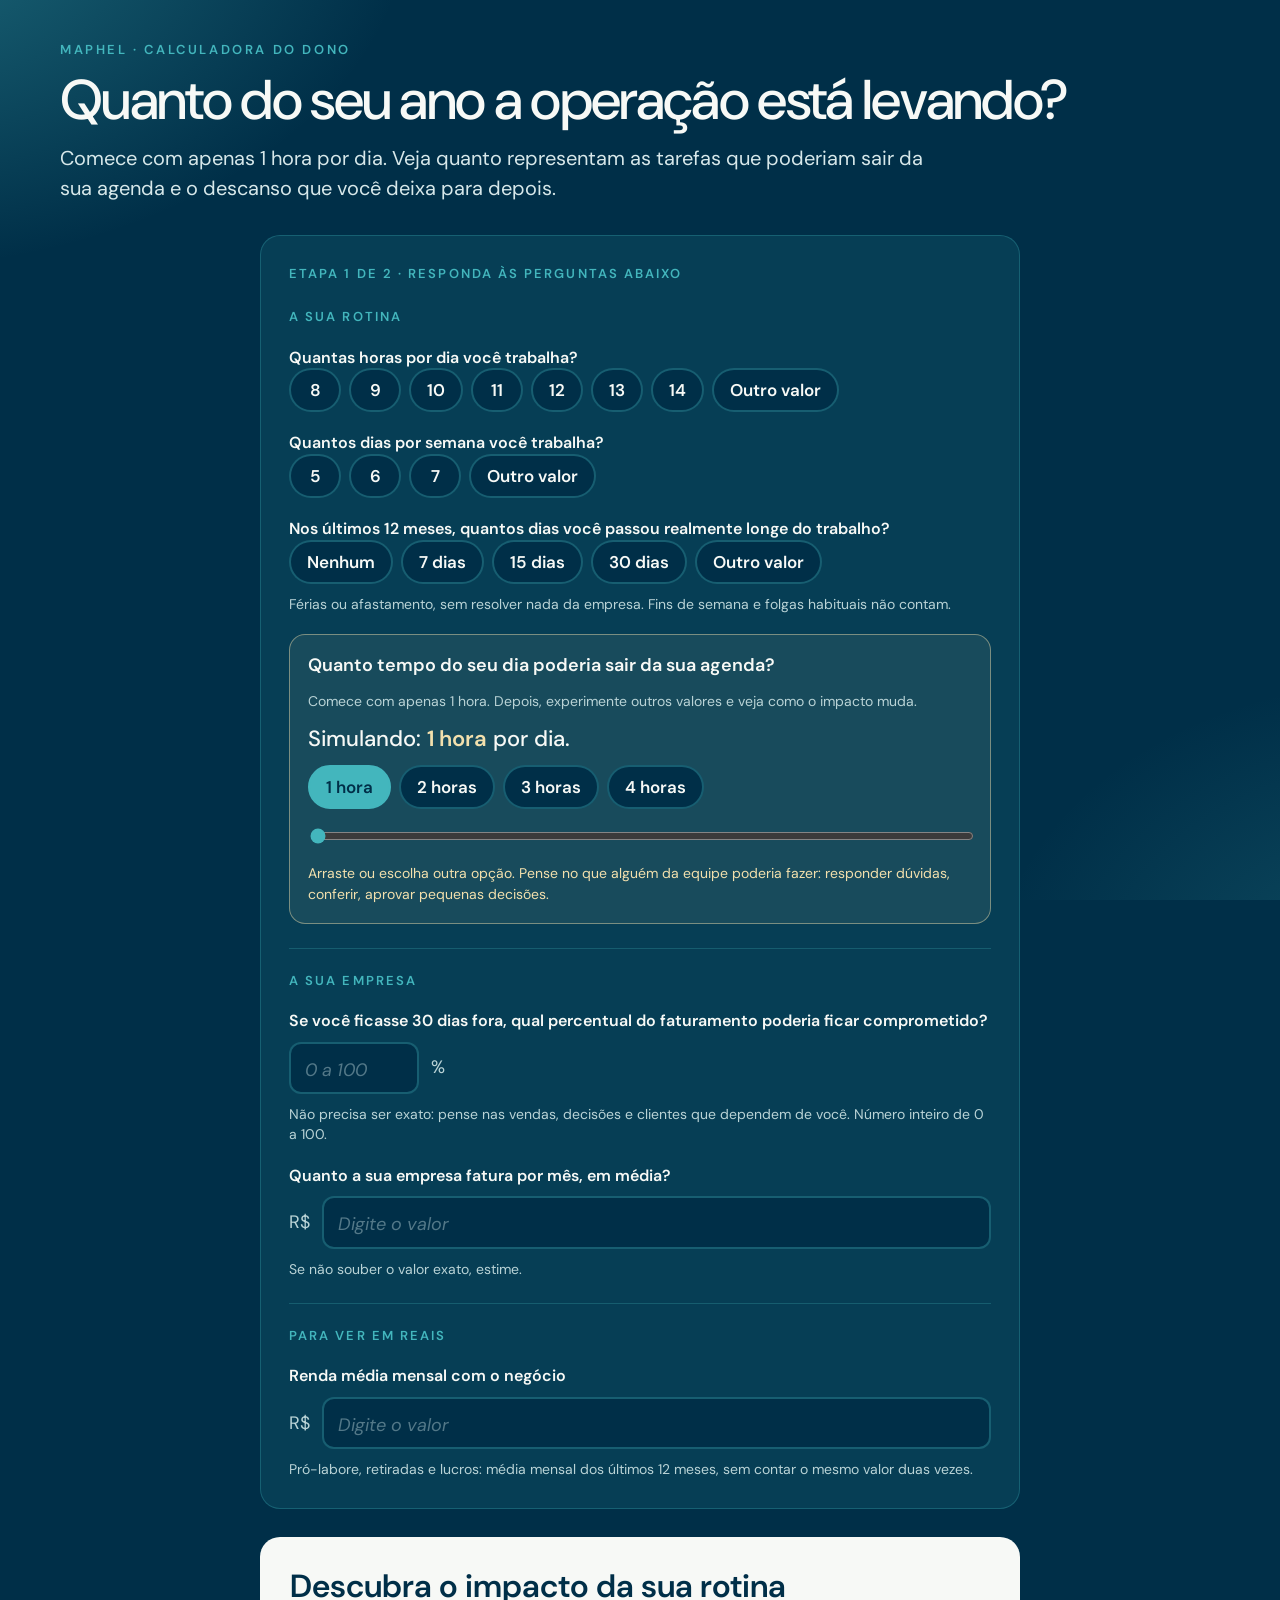
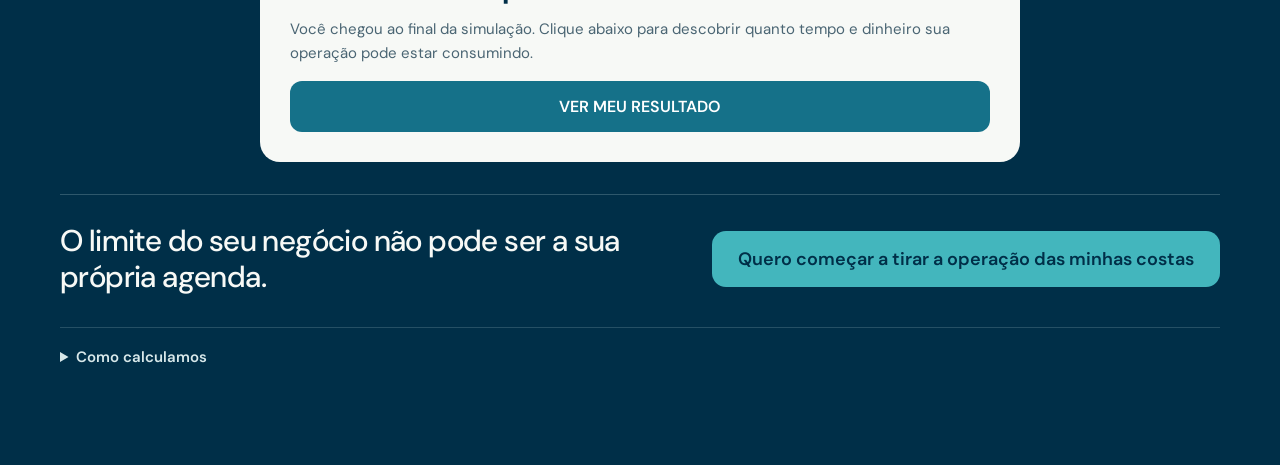
==== commit bf4bcd71: "style(calculadora): relatório abaixo do formulário e grade responsiva sem coluna vazia" ====
--- a/calculadora-do-dono/index.html
+++ b/calculadora-do-dono/index.html
@@ -282,7 +282,47 @@
 #lead-gate .privacy { font-size: 12px; }
 
 </style>
-<!-- Meta Pixel Code -->
+<style>
+.copy-intro{padding:clamp(22px,4vw,36px);border-radius:18px;border:1px solid #bad8d6;background:linear-gradient(130deg,#e8f4f2,#f7fbf9);margin-bottom:20px}
+.copy-intro[hidden]{display:none!important}.copy-label{font-size:11px;font-weight:700;letter-spacing:.14em;color:#146f8a}
+.copy-intro h2{font-size:clamp(24px,3vw,34px);line-height:1.2;margin:12px 0}.copy-intro p{font-size:16px;line-height:1.7}
+.copy-argument{font-size:14px;line-height:1.65;margin:14px 0 0}#b-end .close span{line-height:1.75}
+
+/* Layout de leitura: formulário primeiro, relatório em largura total abaixo.
+   Não altera estados, eventos, cálculo nem captura do formulário. */
+.grid{grid-template-columns:minmax(0,1fr);gap:28px;width:100%;max-width:none}
+.grid #calc{width:100%;max-width:760px;margin-inline:auto}
+.grid #result{width:100%;max-width:none}
+.grid:has(#result.is-locked){grid-template-columns:minmax(0,1fr);max-width:none;width:100%}
+.grid:has(#result.is-locked) #calc{max-width:760px}
+.grid:has(#result.is-locked) #result{max-width:760px;margin-inline:auto}
+@media(min-width:921px){
+  .result:not(.is-locked){padding:clamp(30px,4vw,48px);gap:26px}
+  .result:not(.is-locked) .copy-intro{padding:36px 42px}
+  .result:not(.is-locked) .cards{grid-template-columns:repeat(2,minmax(0,1fr));gap:18px}
+  .result:not(.is-locked) .card.money,.result:not(.is-locked) .card.biz{grid-column:auto}
+  .result:not(.is-locked) .card.tempo{grid-column:1/-1}
+  .result:not(.is-locked) .card{padding:24px 26px;gap:12px}
+  .result:not(.is-locked) .card.tempo{padding:0}
+  .result:not(.is-locked) .card.tempo .tot{padding:24px 26px}
+  .result:not(.is-locked) #strip{padding:22px 26px}
+  .result:not(.is-locked) #b-end .close{padding:30px 34px}
+}
+@media(max-width:920px){
+  .grid{gap:18px}
+  .grid #calc,.grid:has(#result.is-locked) #calc{max-width:100%}
+  .grid:has(#result.is-locked) #result{max-width:100%}
+}
+@media(max-width:600px){
+  .grid{gap:16px}
+  .result:not(.is-locked) .cards{grid-template-columns:minmax(0,1fr)}
+  .result:not(.is-locked) .card.money,.result:not(.is-locked) .card.biz,.result:not(.is-locked) .card.tempo{grid-column:1}
+  .copy-intro{padding:22px 20px}
+  .copy-intro h2{font-size:clamp(23px,7vw,30px)}
+  .card .big{overflow-wrap:anywhere}
+  .cta .btn{width:100%;text-align:center}
+}
+</style><!-- Meta Pixel Code -->
 <script>
 !function(f,b,e,v,n,t,s)
 {if(f.fbq)return;n=f.fbq=function(){n.callMethod?
@@ -441,22 +481,22 @@
       </form>
       <p class="waiting" id="waiting">Responda às perguntas e veja aqui quanto do seu ano a operação leva.</p>
 
-      <div class="cards" id="cards">
+      <section id="copy-intro" class="copy-intro" hidden><span class="copy-label">LEITURA DA SUA OPERAÇÃO</span><h2 id="copy-intro-title"></h2><p id="copy-intro-body"></p></section><div class="cards" id="cards">
         <div class="card" id="c-agenda" hidden>
           <span class="k">Sua agenda</span>
           <p class="big" id="ag-big"></p>
-          <p id="ag-a"></p>
+          <p id="ag-a"></p><p class="copy-argument" id="copy-agenda"></p>
           
         </div>
         <div class="card rest" id="c-rest" hidden>
           <span class="k">Seu descanso</span>
           <p class="big" id="re-big"></p>
-          <p id="re-a"></p>
+          <p id="re-a"></p><p class="copy-argument" id="copy-rest"></p>
         </div>
-        <div class="card tempo" id="c-tempo" hidden><div class="tot" id="ag-tot"></div></div>
+        <div class="card tempo" id="c-tempo" hidden><div class="tot" id="ag-tot"></div><p class="copy-argument" id="copy-tempo"></p></div>
         <div class="card money" id="c-money" hidden>
           <span class="k">Quanto vale esse tempo</span>
-          <p class="big" id="mo-big"></p>
+          <p class="big" id="mo-big"></p><p class="copy-argument" id="copy-money"></p>
           <p>Calculado em horas: as tarefas mais as horas que a sua rotina ocupa nos dias de descanso que faltaram.</p>
           <ul class="comp"><li>Tarefas delegáveis: <b id="mo-t"></b></li><li>Descanso não tirado: <b id="mo-d"></b></li></ul>
           <p class="tag">Base: a sua renda numa semana de 40 horas. É referência, não perda de caixa.</p>
@@ -464,7 +504,7 @@
         <div class="card biz" id="c-biz" hidden>
           <span class="k">Sua empresa</span>
           <p class="big" id="bz-big"></p>
-          <p id="bz-a"></p>
+          <p id="bz-a"></p><p class="copy-argument" id="copy-biz"></p>
           <p class="tag">Estimativa sua. Exposição não é perda certa e não se soma ao valor do seu tempo.</p>
         </div>
       </div>
@@ -473,7 +513,7 @@
       <p class="hint-biz" id="hint-biz" hidden></p>
 
       <div class="strip" id="strip" hidden>
-        <p id="wk-a"></p>
+        <p id="wk-a"></p><p class="copy-argument" id="copy-week"></p>
         <div class="meter" aria-hidden="true"><i id="week-bar"></i><span class="ref" id="week-ref"></span></div>
         <div class="scale" aria-hidden="true"><span>0</span><span id="week-scale">40 h</span></div>
       </div>
@@ -485,7 +525,7 @@
           <div><b>Em você</b><span>Descanso adiado e dificuldade de se desconectar.</span></div>
           <div><b>No negócio</b><span>Equipe esperando suas decisões e projetos de crescimento que ficam para depois.</span></div>
         </div>
-        <p class="ask">Qual desses já faz parte da sua rotina?</p>
+        <p class="ask" id="copy-unseen"></p>
       </section>
 
       <details class="detail" id="b-detail" hidden>
@@ -508,8 +548,8 @@
 
       <div id="b-end" hidden style="display:flex;flex-direction:column;gap:14px">
         <div class="close">
-          <strong>Liberar sua agenda pode começar com a equipe que você já tem.</strong>
-          <span>Algumas tarefas vão para a equipe; outras, para a IA ou para processos mais bem definidos, com critérios para decidir sem depender de você a cada passo.</span>
+          <strong id="copy-end-title"></strong>
+          <span id="copy-end-body"></span>
         </div>
         <p class="note">Resultados aproximados, feitos com as suas respostas. Os valores em reais são referência, não perda de caixa nem economia garantida.</p>
       </div>
@@ -714,6 +754,54 @@
     });
   }
 
+
+/* Interpretação editorial MAPHEL — somente apresentação; fórmulas intactas. */
+function buildCopy(o,flags){
+const personal=flags.personal,biz=flags.biz,ano=personal&&o.anoSemTrabalho;
+const f=personal?o.F:0,d=personal?o.dias.a:0,w=personal?o.jornSem:0,p=biz?o.pct:0;
+const diasAgenda=personal?(o.hDeleg>0&&d===0?'menos de 1 dia':nDias(d)):'';
+const exposicao=biz&&p>50,descanso=personal&&!ano&&f<15,agenda=personal&&!ano&&d>=20,jornada=personal&&!ano&&w>50;
+const tipo=exposicao?'exposicao':descanso?'descanso':agenda?'agenda':jornada?'jornada':'equilibrio';
+const titulo=tipo==='equilibrio'?'Como está distribuída a responsabilidade na sua operação?':'Sua empresa está usando sua agenda para funcionar?';
+const abertura={
+exposicao:'Você estimou que '+p+'% do faturamento mensal poderia ficar exposto numa ausência de 30 dias. Isso não prevê prejuízo: sinaliza dependências percebidas. Vale investigar quais aprovações, informações ou relações continuam concentradas em você e o que precisaria mudar para que a operação avance com critérios claros.',
+descanso:'Você informou '+nDias(f)+' realmente longe do trabalho. Isso não comprova sobrecarga nem falha de gestão. Mas convida a observar o que acontece quando você não está disponível: quais decisões avançam, quais aguardam e como responsáveis e critérios poderiam tornar a operação mais autônoma.',
+agenda:'A simulação reúne '+diasAgenda+' equivalentes de trabalho em tarefas potencialmente transferíveis. Não são dias comprovadamente perdidos. Se parte dessas atividades puder ser redistribuída, a oportunidade é dedicar mais atenção às decisões que exigem sua experiência, sem simplesmente deslocar problemas à equipe.',
+jornada:'Você informou '+N1.format(w)+' horas semanais de trabalho. Esse número, isoladamente, não diagnostica sobrecarga. A pergunta é como o tempo se divide entre liderança, estratégia, respostas e aprovações recorrentes. Trabalhar mais não substitui processos, responsabilidades e acompanhamento.',
+equilibrio:'Os dados disponíveis não justificam criar urgência artificial. Esta simulação mostra aspectos da rotina e da continuidade operacional, sem transformar estimativas em perdas. Mesmo em cenários saudáveis, vale verificar se as responsabilidades continuarão bem distribuídas diante de novas demandas ou ausências programadas.'
+};
+let agendaTxt='',restTxt='',totalTxt='',moneyTxt='',bizTxt='',weekTxt='';
+if(personal){
+agendaTxt=ano||o.hDeleg===0?'Nesta combinação, não há tempo em tarefas a estimar no ano. Isso não autoriza supor desperdício. A autonomia também pode ser avaliada pela continuidade das decisões.':d===0?'A simulação indica menos de um dia equivalente em tarefas transferíveis. Pequenas aprovações ainda podem merecer critérios, mas não há base para afirmar perda de tempo.':d<20?'Os '+diasAgenda+' equivalentes são uma hipótese de agenda, não tempo automaticamente recuperável. Vale separar tarefas que exigem sua experiência das que chegam até você por falta de responsáveis.':'O equivalente a '+diasAgenda+' de trabalho em tarefas potencialmente transferíveis merece atenção. Com papéis, processos e acompanhamento, a equipe poderia assumir parte dessas atividades sem perder a qualidade das decisões.';
+restTxt=f>=30?'Você informou '+nDias(f)+' longe do trabalho e já alcança a referência comparativa de 30 dias. Esse é um sinal positivo. Vale verificar se as decisões seguem avançando durante sua ausência.':f<=7?'Você informou '+nDias(f)+' completamente longe do trabalho. A comparação com 30 dias não atribui ao sócio os direitos de férias de um empregado. Vale investigar o que exigiria sua disponibilidade numa ausência programada.':'Você informou '+nDias(f)+' longe do trabalho. Mais do que a diferença para a referência de 30 dias, importa saber quais decisões ficaram esperando sua volta e como a equipe poderia assumir essas situações.';
+totalTxt=ano?'':'Este total combina '+diasAgenda+' equivalentes de trabalho de oito horas em tarefas simuladas e '+nDias(o.dias.descanso)+' corridos abaixo da referência de descanso. São medidas distintas, reunidas apenas para visualizar a rotina: não representam dias comprovadamente perdidos nem previsão de tempo recuperável.';
+if(o.vTot!==undefined)moneyTxt=o.vTot===0?'A referência financeira desta simulação é zero. Não há perda monetária demonstrada; a análise da autonomia continua sendo qualitativa.':'O valor apresentado é uma referência monetária das horas simuladas, calculada a partir da renda informada. Não é despesa, prejuízo ou economia garantida. Vale perguntar onde sua capacidade de decisão faz mais diferença.';
+if(!ano)weekTxt=w<=40?'Sua jornada está dentro da referência comparativa de 40 horas. Isso é positivo, mas não prova, por si só, autonomia das decisões.':w<=50?'São '+N1.format(w-40)+' horas acima da referência semanal de 40 horas. O ponto é distinguir decisões exclusivamente suas de aprovações que poderiam ter responsáveis definidos.':w<=60?'A jornada de '+N1.format(w)+' horas semanais convida a revisar a distribuição das atividades. Trabalhar mais não significa necessariamente aumentar a autonomia da empresa.':'Com '+N1.format(w)+' horas semanais, vale investigar a sustentabilidade da rotina. Quais decisões só você deve tomar e quais chegam por falta de critérios?';
+}
+if(biz){
+bizTxt=p===0?'Você não identifica faturamento exposto numa ausência de 30 dias. É um sinal positivo na sua percepção, embora não comprove autonomia de todos os processos.':p<=25?'Você estima '+p+'% do faturamento potencialmente exposto em 30 dias de ausência. Não é uma perda prevista. Dependências pontuais de clientes ou decisões merecem investigação.':p<=50?'Sua estimativa de '+p+'% de faturamento potencialmente exposto indica dependências relevantes a investigar, sem comprovar prejuízo. Quais aprovações ou relações exigem sua presença?':'Você estima '+p+'% de faturamento potencialmente exposto numa ausência de 30 dias. Não é prejuízo previsto. O foco deve ser mapear decisões, clientes e processos críticos que ainda dependem de você.';
+if(o.exposto===undefined)bizTxt+=' Sem faturamento mensal válido, a leitura permanece percentual; não há valor em reais calculado.';
+if(o.exposto===0&&p>0)bizTxt+=' Como o faturamento informado é zero, a referência monetária também é zero.';
+}
+const finais={
+exposicao:['A continuidade da operação merece responsáveis além de você.','Sua estimativa sinaliza concentração de decisões, não uma perda financeira certa. Contratar mais pessoas ou instalar IA sem definir quem decide o quê pode apenas multiplicar aprovações. O caminho é identificar os gargalos prioritários, documentar critérios, distribuir responsabilidades e acompanhar os resultados. A MAPHEL pode apoiar esse diagnóstico e a construção de um plano aplicável à sua empresa.','QUERO IDENTIFICAR OS GARGALOS DA OPERAÇÃO'],
+descanso:['Autonomia também se revela quando você consegue se afastar.','Poucos dias de ausência não significam, necessariamente, uma operação desorganizada. Mas vale investigar o que exige sua disponibilidade. Mais esforço individual não resolve, sozinho, decisões sem responsáveis e informações concentradas. Critérios de escalonamento, processos e acompanhamento podem ajudar a equipe a agir com consistência. A MAPHEL pode apoiar a identificação das dependências e a priorização dos próximos passos.','QUERO ESTRUTURAR UMA OPERAÇÃO MAIS AUTÔNOMA'],
+agenda:['Delegar tarefas não é o mesmo que distribuir decisões.','O tempo simulado sugere uma oportunidade de revisão, não uma crise comprovada. A autonomia exige que as pessoas consigam executar e decidir com critérios claros. Contratar ou automatizar sem definir responsabilidades pode apenas deslocar gargalos. A MAPHEL pode ajudar a diferenciar tarefas, decisões e dependências para priorizar ajustes aplicáveis ao momento do negócio.','QUERO REVISAR OS GARGALOS DA MINHA AGENDA'],
+jornada:['Mais horas suas não significam mais autonomia da empresa.','A jornada informada convida a revisar onde estão concentradas atividades e aprovações. A solução não é necessariamente trabalhar mais, contratar ou instalar ferramentas. Responsáveis, critérios, processos e indicadores ajudam a criar continuidade com supervisão adequada. A MAPHEL pode apoiar o diagnóstico dos gargalos e a construção de prioridades de gestão, sem prometer resultados automáticos.','QUERO ENTENDER AS PRIORIDADES DA OPERAÇÃO'],
+equilibrio:['Uma operação saudável também merece estrutura para o próximo ciclo.','Seus números não justificam um diagnóstico alarmista. O próximo passo é verificar se o funcionamento atual continuará consistente quando surgirem novas demandas ou você precisar se afastar. Não se trata de criar urgência artificial: papéis, processos, critérios e acompanhamento ajudam a sustentar o que já funciona. A MAPHEL pode apoiar essa avaliação e identificar prioridades para o próximo ciclo.','QUERO AVALIAR A AUTONOMIA DA MINHA OPERAÇÃO']
+};
+const perguntas={exposicao:'Quais relações, informações ou aprovações ainda dependem diretamente de você?',descanso:'O que precisaria estar definido para você se afastar sem continuar aprovando tudo?',agenda:'Quais atividades poderiam avançar com critérios claros e outro responsável?',jornada:'Quais decisões exigem sua experiência e quais apenas aguardam sua autorização?',equilibrio:'O que permite que a empresa continue decidindo bem quando você não está disponível?'};
+return {titulo,abertura:abertura[tipo],agenda:agendaTxt,rest:restTxt,total:totalTxt,money:moneyTxt,biz:bizTxt,week:weekTxt,pergunta:perguntas[tipo],final:finais[tipo],personal};
+}
+function applyCopy(c){
+function set(id,t){$(id).textContent=t||'';}
+$('copy-intro').hidden=false;set('copy-intro-title',c.titulo);set('copy-intro-body',c.abertura);
+set('copy-agenda',c.agenda);set('copy-rest',c.rest);set('copy-tempo',c.total);set('copy-money',c.money);set('copy-biz',c.biz);set('copy-week',c.week);set('copy-unseen',c.pergunta);
+set('copy-end-title',c.final[0]);set('copy-end-body',c.final[1]);set('cta',c.final[2]);
+if(c.personal&&!$('c-tempo').hidden){var vs=$('ag-tot').querySelector('.vs');if(vs)vs.textContent='Medidas diferentes reunidas apenas para ilustrar a rotina; não são dias de trabalho perdidos.';}
+if(c.personal&&!$('c-rest').hidden){var label=$('re-big').querySelector('small');if(label)label.textContent=window.__calc.dias.descanso>0?'dias corridos abaixo da referência de 30 dias':'dias longe do trabalho informados';set('re-a',window.__calc.F>=30?'Seu descanso informado já alcança a referência comparativa de 30 dias.':'Comparação com 30 dias corridos, sem equiparar o direito do sócio ao de um empregado.');}
+}
+
   function calc() {
     var out = { D: D };
     window.__calc = out;
@@ -899,6 +987,7 @@
     }
 
     var anyResult = personal || biz;
+    $('copy-intro').hidden = !anyResult;
     $('waiting').hidden = anyResult;
     if (anyResult) {
       $('unseen').hidden = false;
@@ -907,6 +996,7 @@
       $('detail-rows').innerHTML = rows;
       if (!personal) { $('dt-five').textContent = ''; $('dt-total').textContent = ''; }
       if (!$('sticky-t').textContent) $('sticky-t').textContent = 'Resultado da empresa pronto';
+      applyCopy(buildCopy(out,{personal:personal,biz:biz}));
     }
     checkView();
   }
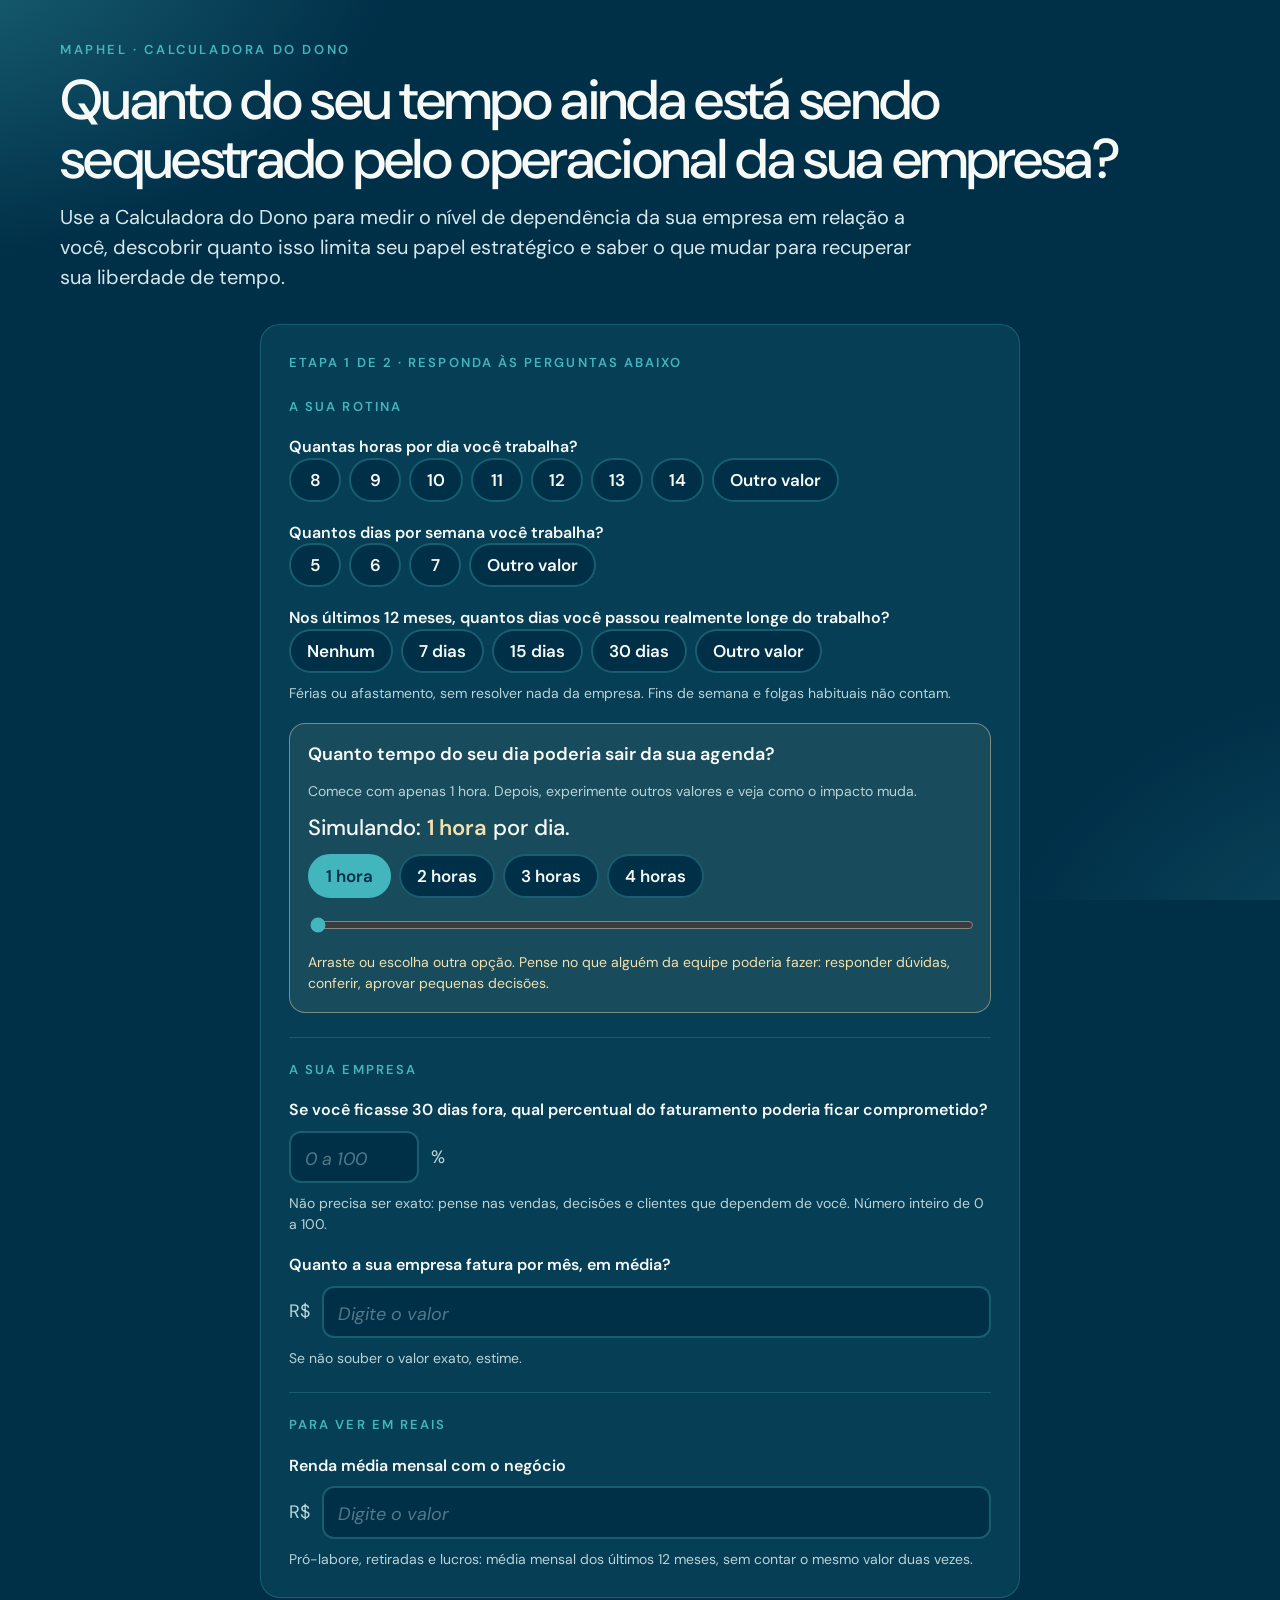
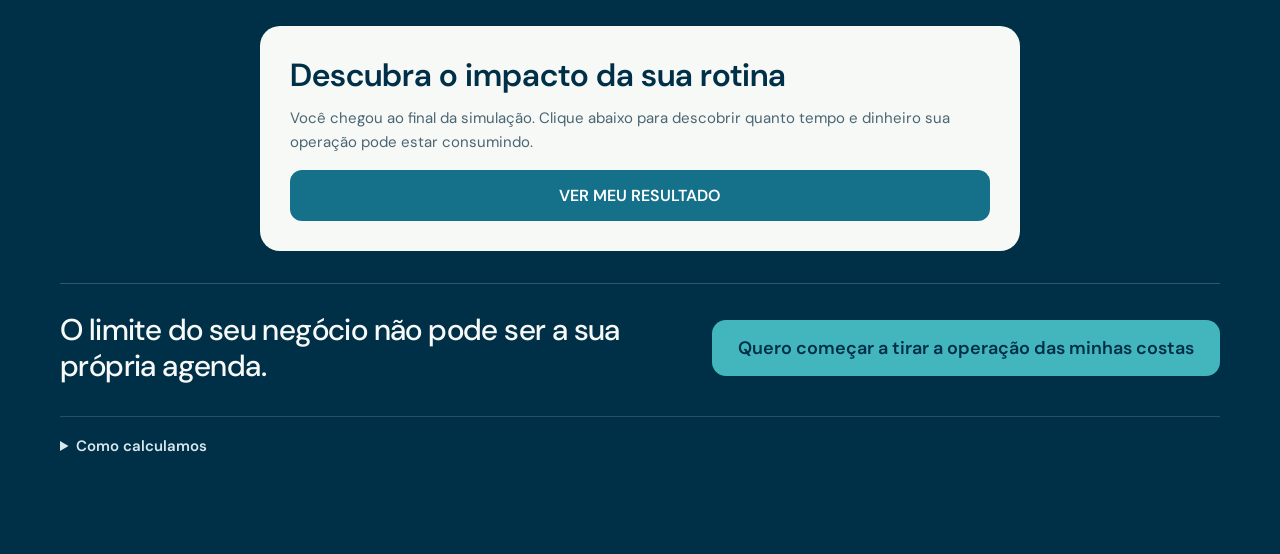
==== commit 93b6608b: "copy(calculadora): atualizar título e subtítulo da primeira dobra" ====
--- a/calculadora-do-dono/index.html
+++ b/calculadora-do-dono/index.html
@@ -344,8 +344,8 @@
 <main class="wrap">
   <header>
     <p class="eyebrow">MAPHEL · Calculadora do dono</p>
-    <h1>Quanto do seu ano a operação está levando?</h1>
-    <p class="sub">Comece com apenas 1 hora por dia. Veja quanto representam as tarefas que poderiam sair da sua agenda e o descanso que você deixa para depois.</p>
+    <h1>Quanto do seu tempo ainda está sendo sequestrado pelo operacional da sua empresa?</h1>
+    <p class="sub">Use a Calculadora do Dono para medir o nível de dependência da sua empresa em relação a você, descobrir quanto isso limita seu papel estratégico e saber o que mudar para recuperar sua liberdade de tempo.</p>
   </header>
 
   <section class="grid" aria-label="Simulação">
@@ -1114,8 +1114,9 @@
     button.disabled = true;
     button.textContent = 'SALVANDO...';
     try {
-      // Netlify Forms é o destino principal dos leads desta calculadora.
-      // A planilha está temporariamente bloqueada por falta de armazenamento.
+      // Netlify Forms permanece como destino principal e libera o resultado.
+      // Google Sheets recebe uma cópia independente: falhas nunca bloqueiam o visitante.
+      var sheetData = Object.fromEntries(new FormData(form).entries());
       var formsResponse = await fetch('/', {
         method: 'POST',
         headers: { 'Content-Type': 'application/x-www-form-urlencoded' },
@@ -1125,6 +1126,30 @@
         throw new Error('Netlify Forms HTTP ' + formsResponse.status);
       }
       console.info('MAPHEL calculadora: envio aceito pelo Netlify Forms (HTTP ' + formsResponse.status + ').');
+      // Conversão real: somente após Netlify Forms confirmar o envio.
+      // Não representa compra; evitar duplicar o Lead no mesmo carregamento.
+      if (!window.__maphelCalculatorLeadTracked) {
+        window.__maphelCalculatorLeadTracked = true;
+        if (typeof window.fbq === 'function') {
+          window.fbq('track', 'Lead', { content_name: 'Calculadora do Dono', content_category: 'Calculadora MAPHEL' });
+        }
+      }
+      // O registro na planilha ocorre em paralelo à exibição do resultado.
+      // Um ID único evita duplicação se o endpoint receber o mesmo envio novamente.
+      var sheetId = (window.crypto && typeof window.crypto.randomUUID === 'function')
+        ? window.crypto.randomUUID()
+        : 'maphel-' + Date.now() + '-' + Math.random().toString(36).slice(2);
+      fetch('/.netlify/functions/maphel-calculator-sheets', {
+        method: 'POST',
+        headers: { 'Content-Type': 'application/json' },
+        body: JSON.stringify({ id: sheetId, data: sheetData })
+      }).then(function (response) {
+        if (!response.ok) throw new Error('Google Sheets HTTP ' + response.status);
+        console.info('MAPHEL calculadora: cópia enviada à planilha.');
+      }).catch(function (error) {
+        // Netlify Forms já recebeu o lead: registrar falha sem pedir novo envio.
+        console.warn('MAPHEL calculadora: falha na cópia para Google Sheets; lead mantido no Netlify Forms.', error);
+      });
       $('result').classList.remove('is-locked');
       calc();
       $('result').scrollIntoView({ behavior: 'smooth', block: 'start' });
